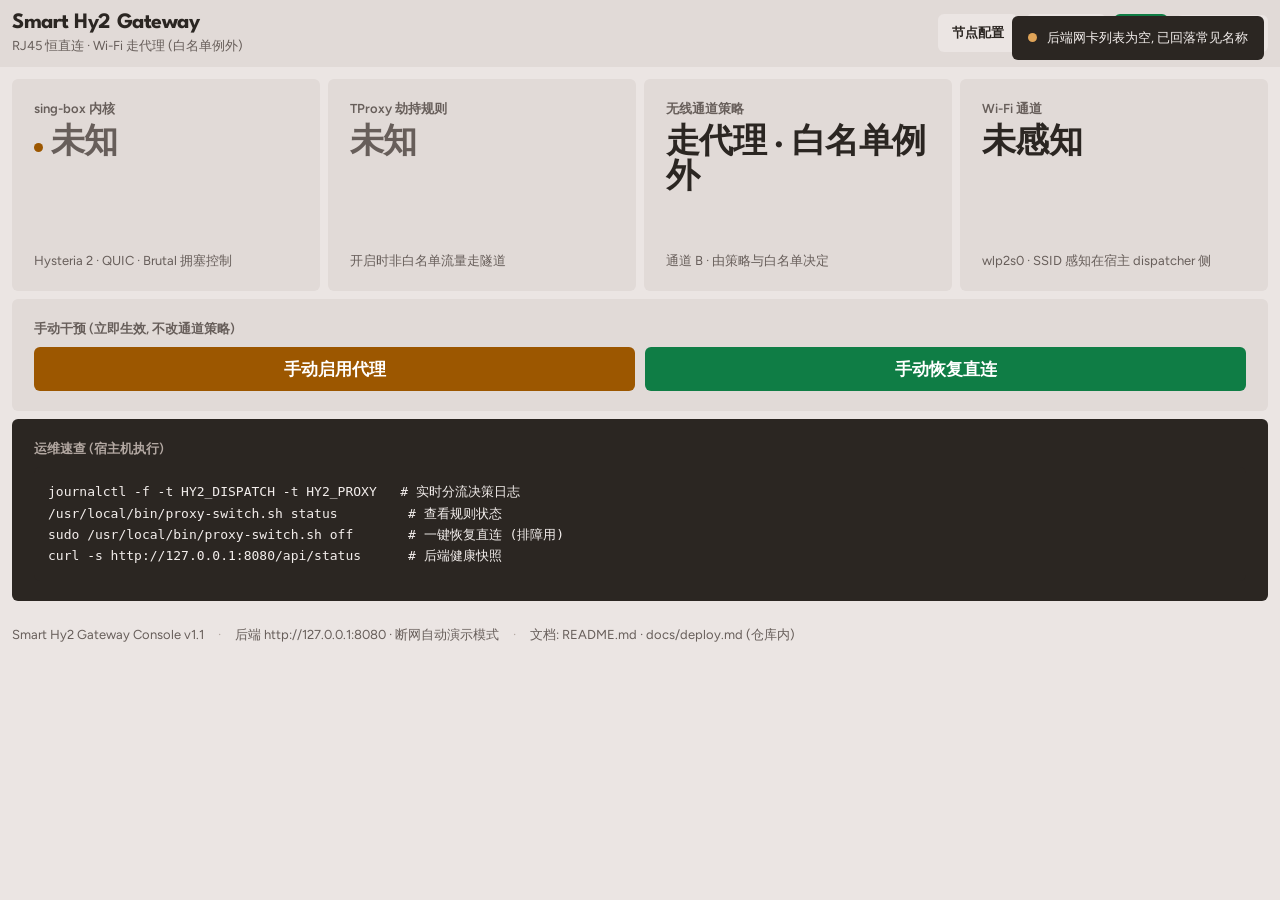
==== web/index.html @ cfc11e5e "Smart Hy2 Gateway v1.1: 双通道智能网关 (RJ45 恒直连 + Wi-Fi 白名单分流) sing-box 1.10.x TProxy 透明代理 + Hysteria 2 QU" ====
<!DOCTYPE html>
<html lang="zh-CN">
<head>
  <meta charset="UTF-8">
  <meta name="viewport" content="width=device-width, initial-scale=1.0">
  <title>Smart Hy2 Gateway · 管理控制台</title>

  <!-- 字体: 断网时整级回退系统字, 控制台始终可用 -->
  <link rel="preconnect" href="https://fonts.googleapis.com">
  <link rel="preconnect" href="https://fonts.gstatic.com" crossorigin>
  <link href="https://fonts.googleapis.com/css2?family=League+Spartan:wght@700&family=Figtree:wght@400;600;700&display=swap" rel="stylesheet">

  <link rel="stylesheet" href="console.css">
  <script>document.documentElement.classList.add('js');</script>
</head>

<body>

  <!-- Toast 通知 -->
  <div id="toast-hub" aria-live="polite"></div>

  <!-- 顶栏 -->
  <header class="appbar">
    <div class="appbar-row">
      <div class="brand-wrap">
        <a class="brand" href="/">Smart Hy2 Gateway</a>
        <p class="tagline">RJ45 恒直连 · Wi-Fi 走代理 (白名单例外)</p>
      </div>
      <nav class="tabs" aria-label="主导航">
        <button type="button" class="tab" id="nav-btn-node" onclick="switchTab('node')">节点配置</button>
        <button type="button" class="tab" id="nav-btn-nics" onclick="switchTab('nics')">网卡配置</button>
        <button type="button" class="tab active" id="nav-btn-status" onclick="switchTab('status')">状态</button>
      </nav>
      <div class="chip off" id="backend-status-chip" title="后端连接状态">
        <span class="chip-dot" id="backend-status-dot"></span>
        <span class="chip-text" id="backend-status-text">检测中</span>
      </div>
    </div>
  </header>

  <main>

    <!-- ============ 视图 1: 节点配置 ============ -->
    <section id="view-node" class="view">
      <div class="board">

        <div class="tile c12" data-ui>
          <h2 class="th">节点导入</h2>
          <p class="tdesc" style="margin-bottom: 10px;">在 v2rayN 中右键节点选择「分享节点 · 复制链接」, 粘贴到下方即自动解析; 也支持粘贴 sing-box JSON</p>
          <textarea id="raw-link-input" class="textarea" rows="3" placeholder="hy2://your-token@us-node.cloudfast.com:8443?sni=us.apple.com&insecure=0&upmbps=100&downmbps=400#US_SiliconValley_Node"></textarea>
          <div class="row" style="margin-top: 10px;">
            <button type="button" class="btn btn-primary" onclick="parseLinkFromInput()">智能解析并填充</button>
            <button type="button" class="btn btn-small" onclick="loadSampleLink(1)">标准样例</button>
            <button type="button" class="btn btn-small" onclick="loadSampleLink(2)">混淆 (obfs) 样例</button>
            <button type="button" class="btn btn-small" onclick="loadSampleLink(3)">sing-box JSON 样例</button>
          </div>
          <p id="parser-feedback" class="tdesc" style="margin-top: 8px;"></p>
        </div>

        <div class="tile c12" data-ui>
          <div class="row spread" style="margin-bottom: 14px;">
            <h3 class="th" style="margin-bottom: 0;">节点参数</h3>
            <span class="badge badge-proxy" id="node-badge-tag">#未命名节点</span>
          </div>
          <div class="grid2">
            <label class="field" style="grid-column: 1 / -1;"><span>服务器域名 / IP (Server Host)</span>
              <input type="text" id="node-server" class="input" oninput="updateLivePreview()"></label>
            <label class="field"><span>服务端口 (Server Port)</span>
              <input type="number" id="node-port" class="input" value="443" oninput="updateLivePreview()"></label>
            <label class="field"><span>认证口令 (Auth)</span>
              <span class="row" style="gap: 6px;">
                <input type="password" id="node-password" class="input" oninput="updateLivePreview()" style="flex:1;">
                <button type="button" class="btn btn-small" onclick="togglePass('node-password', this)">显示</button>
              </span></label>
            <label class="field"><span>TLS SNI 伪装域名 (Server Name)</span>
              <input type="text" id="node-sni" class="input" oninput="updateLivePreview()"></label>
            <label class="field"><span>跳过证书校验 (Insecure)</span>
              <select id="node-insecure" class="select" onchange="updateLivePreview()">
                <option value="false" selected>false · 严格校验证书</option>
                <option value="true">true · 允许自签名证书</option>
              </select></label>
            <label class="field"><span>混淆协议类型 (Obfs Type)</span>
              <input type="text" id="node-obfs-type" class="input" placeholder="留空不使用, 或 salamander" oninput="updateLivePreview()"></label>
            <label class="field"><span>混淆口令 (Obfs Password)</span>
              <input type="text" id="node-obfs-pass" class="input" oninput="updateLivePreview()"></label>
            <label class="field"><span>下行带宽 (Down Mbps)</span>
              <input type="number" id="node-down" class="input" value="300" oninput="updateLivePreview()"></label>
            <label class="field"><span>上行带宽 (Up Mbps)</span>
              <input type="number" id="node-up" class="input" value="80" oninput="updateLivePreview()"></label>
          </div>
          <div class="row" style="margin-top: 16px; justify-content: flex-end;">
            <button type="button" class="btn btn-primary" onclick="saveAndDeployNode()">保存为活跃节点并下发配置</button>
          </div>
        </div>

        <div class="tile c12">
          <p class="tl">网络连通性测试 (宿主机视角分段诊断)</p>
          <div class="row">
            <input type="text" id="nettest-target" class="input" style="flex: 1;" value="www.google.com" aria-label="连通性测试目标域名" placeholder="目标域名, 可改">
            <button type="button" class="btn btn-primary" onclick="runNetTest()">开始测试</button>
          </div>
          <div id="nettest-panel" class="nettest" hidden></div>
        </div>

      </div>
    </section>

    <!-- ============ 视图 2: 网卡配置 ============ -->
    <section id="view-nics" class="view">
      <div class="board">

        <div class="tile c6" data-ui>
          <p class="tl">通道 A · 有线</p>
          <div class="stack">
            <label class="field"><span>RJ45 物理网卡 (VMnet0 桥接目标)</span>
              <select id="cfg-rj45-dev" class="select"></select></label>
          </div>
          <p style="margin-top: 12px;"><span class="badge badge-direct">恒直连 · 不经隧道</span></p>
          <p class="tdesc" style="margin-top: 10px;">宿主机有线流量与虚拟机 eth0 (工控/内网) 全部直连, 无论代理开关状态</p>
        </div>

        <div class="tile c6" data-ui>
          <p class="tl">通道 B · 无线</p>
          <div class="stack">
            <label class="field"><span>Wi-Fi 网卡 (分流监听)</span>
              <select id="cfg-wifi-dev" class="select"></select></label>
            <label class="field"><span>通道策略</span>
              <select id="cfg-wifi-policy" class="select">
                <option value="whitelist" selected>走代理 · 白名单 SSID 例外直连 (默认)</option>
                <option value="always_proxy">强制代理 · 忽略白名单</option>
                <option value="always_direct">强制直连 · 不经隧道</option>
              </select></label>
          </div>
          <p class="tdesc" style="margin-top: 10px;">宿主机 Wi-Fi 流量与虚拟机 eth1 (日常互联网) 走此通道</p>
        </div>

        <div class="tile c12" data-ui>
          <p class="tl">Wi-Fi 直连白名单 (仅在「白名单例外」策略下生效)</p>
          <div id="whitelist-tag-box" class="wl-tags"></div>
          <div class="row" style="margin-top: 12px;">
            <input type="text" id="input-add-ssid" class="input" style="flex: 1;" placeholder="输入可信 Wi-Fi 的 SSID (例如: Home_Gigabit_5G)" aria-label="新增白名单 SSID">
            <button type="button" class="btn btn-primary" onclick="addWhitelistSsid()">添加至白名单</button>
          </div>
          <p style="margin-top: 14px;"><span id="policy-match-badge" class="badge badge-direct">状态待检测</span></p>
        </div>

        <div class="tile c12" data-ui>
          <p class="tl">策略路由参数 (通常无需修改)</p>
          <div class="grid2" style="grid-template-columns: repeat(3, 1fr);">
            <label class="field"><span>TProxy 监听端口</span>
              <input type="number" id="cfg-tproxy-port" class="input" value="12345"></label>
            <label class="field"><span>策略路由 FWMARK</span>
              <input type="text" id="cfg-fwmark" class="input" value="0x1"></label>
            <label class="field"><span>路由表 ID</span>
              <input type="number" id="cfg-table" class="input" value="100"></label>
          </div>
          <button type="button" class="btn btn-primary" style="width: 100%; margin-top: 14px;" onclick="saveNetworkCardSettings()">保存网卡配置</button>
        </div>

      </div>
    </section>

    <!-- ============ 视图 3: 状态 (默认落地页) ============ -->
    <section id="view-status" class="view active">
      <div class="board">

        <div class="tile c3 readout" data-ui>
          <p class="tl">sing-box 内核</p>
          <p class="tv big"><span class="dot" id="st-singbox-dot"></span><span id="st-singbox-text">未知</span></p>
          <p class="tsub">Hysteria 2 · QUIC · Brutal 拥塞控制</p>
        </div>
        <div class="tile c3 readout" data-ui>
          <p class="tl">TProxy 劫持规则</p>
          <p class="tv big" id="st-tproxy-text">未知</p>
          <p class="tsub">开启时非白名单流量走隧道</p>
        </div>
        <div class="tile c3 readout" data-ui>
          <p class="tl">无线通道策略</p>
          <p class="tv big" id="st-policy-text">未知</p>
          <p class="tsub">通道 B · 由策略与白名单决定</p>
        </div>
        <div class="tile c3 readout" data-ui>
          <p class="tl">Wi-Fi 通道</p>
          <p class="tv big" id="st-wifi-text">未知</p>
          <p class="tsub" id="st-wifi-sub">SSID 感知在宿主 dispatcher 侧</p>
        </div>

        <div class="tile c12" data-ui>
          <p class="tl">手动干预 (立即生效, 不改通道策略)</p>
          <div class="row">
            <button type="button" class="btn btn-warn" style="flex: 1;" onclick="manualProxySwitch('on')">手动启用代理</button>
            <button type="button" class="btn btn-primary" style="flex: 1;" onclick="manualProxySwitch('off')">手动恢复直连</button>
          </div>
        </div>

        <div class="tile dark c12" data-ui>
          <p class="tl" style="color: var(--panel-muted);">运维速查 (宿主机执行)</p>
          <div class="codebox">
            <pre>journalctl -f -t HY2_DISPATCH -t HY2_PROXY   # 实时分流决策日志
/usr/local/bin/proxy-switch.sh status         # 查看规则状态
sudo /usr/local/bin/proxy-switch.sh off       # 一键恢复直连 (排障用)
curl -s http://127.0.0.1:8080/api/status      # 后端健康快照</pre>
          </div>
        </div>

      </div>
    </section>

  </main>

  <footer class="foot">
    <span>Smart Hy2 Gateway Console v1.1</span><span class="sep">·</span>
    <span>后端 http://127.0.0.1:8080 · 断网自动演示模式</span><span class="sep">·</span>
    <span>文档: README.md · docs/deploy.md (仓库内)</span>
  </footer>

  <script src="console.js"></script>
</body>
</html>
---- web/console.css ----
/* ============================================================
   Smart Hy2 Gateway 控制台 · dense-tiles「well-kept board」
   方向表 seed 247887936 · 玫瑰灰底板 + 深绿强调
   规则: 无渐变 / 无静态阴影 / 无细线分隔 / 1 种圆角 / 平铺填充砖
   ============================================================ */

:root {
  /* 色板 (dealt: Rose grey, green) */
  --bg: #ebe5e3;            /* 页面底 */
  --surface: #e1dad7;       /* 砖面: 比底色深一档 */
  --surface-2: #d7cdc9;     /* 再深一档: 悬停 / 次级按钮 */
  --ink: #2b2622;           /* 全强度正文 */
  --muted: #675e5a;         /* 次级说明 */
  --accent: #0f7d45;        /* 绿: 直连 / 可信 / 主行动 */
  --accent-ink: #ffffff;
  --warn: #9c5700;          /* 琥珀: 代理 / 隧道 / 决策 (浅底可读) */
  --warn-soft: #f0dfc4;
  --bad: #b3261e;
  --field: #f6f2f0;         /* 输入框底 */
  --field-line: #cfc5c0;    /* 仅表单字段允许的线 */

  /* 深色仪表砖 (方向表: 与底色相反色调的面板) */
  --panel: #2b2622;
  --panel-2: #352f2b;
  --panel-ink: #f3eeec;
  --panel-muted: #b3a8a2;
  --panel-dim: #8d827c;
  --panel-ok: #5cc488;
  --panel-warn: #e0a458;
  --panel-bad: #e8837a;

  /* 字体: League Spartan(展示) / Figtree(正文); 断网时整级回退系统字 */
  --font-display: "League Spartan", "Figtree", system-ui, "Noto Sans CJK SC", "PingFang SC", "Microsoft YaHei", sans-serif;
  --font-text: "Figtree", system-ui, "Noto Sans CJK SC", "PingFang SC", "Microsoft YaHei", sans-serif;
  --font-mono: ui-monospace, "SF Mono", Menlo, Consolas, "Cascadia Mono", monospace; /* taste-skill-ignore: 仅用于 <pre> 真实代码块 */

  /* 五级字阶 (小 13+ / 正文 / 引导 / 陈述 / 标题) */
  --step-small: 0.8125rem;                                  /* 13px */
  --step-body: clamp(1rem, 0.95rem + 0.2vw, 1.0625rem);     /* 16-17px */
  --step-lead: clamp(1.1875rem, 1.05rem + 0.5vw, 1.375rem); /* 19-22px */
  --step-statement: clamp(1.5rem, 1.2rem + 1.2vw, 2.125rem);/* 24-34px */
  --step-head: clamp(1.75rem, 1.3rem + 2.2vw, 2.75rem);     /* 28-44px */

  --gap: 8px;
  --radius: 6px;
  --margin: clamp(8px, 1.2vw, 12px);
}

* { box-sizing: border-box; }

html { -webkit-text-size-adjust: 100%; }

body {
  margin: 0;
  background: var(--bg);
  color: var(--ink);
  font-family: var(--font-text);
  font-size: var(--step-body);
  line-height: 1.55;
  min-height: 100svh;
}

::selection { background: var(--accent); color: var(--accent-ink); }

h1, h2, h3 { font-family: var(--font-display); font-weight: 700; letter-spacing: -0.02em; line-height: 1.05; margin: 0; }
p { margin: 0; }

/* 数字对齐: 数据值一律 tabular */
.metric, .tabular { font-variant-numeric: tabular-nums; }

/* ---------------- 顶栏: 平面条 + 砖式页签 ---------------- */
.appbar {
  position: sticky; top: 0; z-index: 40;
  background: var(--surface);
  padding: var(--margin);
}
.appbar-row {
  display: flex; flex-wrap: wrap; align-items: center; gap: var(--gap);
}
.brand {
  font-family: var(--font-display); font-weight: 700; letter-spacing: -0.02em;
  font-size: 1.375rem; line-height: 1; color: var(--ink);
  text-decoration: none;
}
.brand-wrap { display: flex; flex-direction: column; gap: 4px; margin-right: auto; }
.tagline { font-size: var(--step-small); font-weight: 400; color: var(--muted); line-height: 1.3; }

.tabs { display: flex; flex-wrap: wrap; gap: var(--gap); }

.tab {
  appearance: none; border: 0; cursor: pointer;
  font: 600 var(--step-small) var(--font-text);
  color: var(--ink); background: var(--bg);
  padding: 10px 14px; border-radius: var(--radius);
  transition: background 0.15s, color 0.15s;
}
.tab:hover { background: var(--surface-2); }
.tab:focus-visible { outline: 2px solid var(--ink); outline-offset: 2px; }
.tab.active { background: var(--accent); color: var(--accent-ink); }

/* 后端在线状态 chip */
.chip {
  display: inline-flex; align-items: center; gap: 8px;
  background: var(--bg); border-radius: var(--radius);
  padding: 8px 12px; font-size: var(--step-small); font-weight: 600;
}
.chip-dot { width: 8px; height: 8px; border-radius: 50%; background: var(--muted); }
.chip.on  .chip-dot { background: var(--accent); }
.chip.off .chip-dot { background: var(--warn); }
.chip-text { color: var(--ink); }

/* ---------------- 底板网格: 12 列, 8px 缝, 砖只有 4 种宽度 ---------------- */
.board {
  display: grid;
  grid-template-columns: repeat(12, 1fr);
  gap: var(--gap);
  padding: var(--margin);
  max-width: 1360px;
  margin: 0 auto;
}
.tile {
  grid-column: span 12;
  background: var(--surface);
  border-radius: var(--radius);
  padding: 20px 22px;
  min-width: 0;
}
@media (min-width: 720px) {
  .c3 { grid-column: span 3; }
  .c4 { grid-column: span 4; }
  .c6 { grid-column: span 6; }
  .c8 { grid-column: span 8; }
  .c9 { grid-column: span 9; }
  .c12 { grid-column: span 12; }
}

/* 深色仪表砖 */
.tile.dark { background: var(--panel); color: var(--panel-ink); }
.tile.dark .tl { color: var(--panel-muted); }
.tile.accent { background: var(--accent); color: var(--accent-ink); }

/* 砖内通用件 */
.tl {           /* tile label: 句首大写小字, 不加字距 */
  font-size: var(--step-small); font-weight: 600; color: var(--muted);
  margin-bottom: 8px;
}
.tl.tight {     /* 分组小标题 (策略页双通道分组): 抵消下距, 由 .stack 的 gap 分层 */
  margin-bottom: 0;
}
.tv {           /* tile value */
  font-family: var(--font-display); font-weight: 700; letter-spacing: -0.02em;
  font-size: var(--step-lead); line-height: 1.1; color: var(--ink);
}
.tv .unit { font-family: var(--font-text); font-weight: 400; font-size: var(--step-small); color: var(--muted); }
.th {           /* tile heading */
  font-family: var(--font-display); font-weight: 700; letter-spacing: -0.02em;
  font-size: var(--step-lead); color: var(--ink); margin-bottom: 6px;
}
.tile.dark .th, .tile.accent .th { color: inherit; }
.tdesc { font-size: var(--step-body); color: var(--muted); line-height: 1.55; }
.tile.dark .tdesc { color: var(--panel-muted); }

/* 状态点 (静态, 不闪烁) */
.dot { display: inline-block; width: 9px; height: 9px; border-radius: 50%; background: var(--accent); margin-right: 8px; vertical-align: baseline; }
.dot.warn { background: var(--warn); }
.dot.bad  { background: var(--bad); }
.tile.dark .dot { background: var(--panel-ok); }
.tile.dark .dot.warn { background: var(--panel-warn); }
.tile.dark .dot.bad  { background: var(--panel-bad); }

/* 语义着色 (值文本) */
.v-ok    { color: var(--accent); }
.v-warn  { color: var(--warn); }
.v-bad   { color: var(--bad); }
.v-muted { color: var(--muted); }
.tile.dark .v-ok, .tile.dark .v-warn, .tile.dark .v-bad { color: var(--panel-ink); }
.tile.dark .v-muted { color: var(--panel-muted); }

/* 出发信息板式读数砖 (showcase 蓝图: 大读数 + 子行事实) */
.readout { min-height: 212px; display: flex; flex-direction: column; }
.tv.big { font-size: var(--step-statement); line-height: 1.02; }
.tsub { margin-top: auto; padding-top: 12px; font-size: var(--step-small); color: var(--muted); line-height: 1.5; }

/* ---------------- 按钮区 ---------------- */
.btn {
  appearance: none; border: 0; cursor: pointer;
  display: inline-flex; align-items: center; justify-content: center; gap: 8px;
  min-height: 44px; padding: 10px 18px;
  border-radius: var(--radius);
  font: 600 var(--step-body) var(--font-text);
  background: var(--surface-2); color: var(--ink);
  transition: background 0.15s, transform 0.08s;
}
.btn:hover { background: #cdc2bd; }
.btn:active { transform: translateY(1px); }
.btn:focus-visible { outline: 2px solid var(--ink); outline-offset: 2px; }

.btn-primary { background: var(--accent); color: var(--accent-ink); }
.btn-primary:hover { background: #0c6a3a; }
.btn-warn { background: var(--warn); color: #fff; }
.btn-warn:hover { background: #834a00; }
.btn-small { min-height: 36px; padding: 6px 12px; font-size: var(--step-small); }
.btn-ghost-dark { background: var(--panel-2); color: var(--panel-ink); }
.btn-ghost-dark:hover { background: #443c37; }

/* SSID 场景切换 (live thing): 激活态分别为绿 / 琥珀 */
.scen {
  appearance: none; cursor: pointer; border: 0;
  min-height: 48px; padding: 8px 16px; border-radius: var(--radius);
  font: 600 var(--step-body) var(--font-text);
  background: rgba(255, 255, 255, 0.22); color: var(--accent-ink);
  transition: background 0.15s, transform 0.08s;
}
.scen:hover { background: rgba(255, 255, 255, 0.34); }
.scen:active { transform: translateY(1px); }
.scen:focus-visible { outline: 2px solid var(--accent-ink); outline-offset: 2px; }
.scen small { display: block; font-weight: 400; font-size: var(--step-small); opacity: 0.85; }
.scen.active { background: #ffffff; color: var(--ink); }
.scen.active.small-green small { color: var(--accent); }
.scen.active.small-amber small { color: var(--warn); }

/* ---------------- 表单字段 (允许线) ---------------- */
.field { display: block; }
.field > span { display: block; font-size: var(--step-small); font-weight: 600; color: var(--muted); margin-bottom: 6px; }
.input, .select, .textarea {
  width: 100%; border: 1px solid var(--field-line); border-radius: var(--radius); /* taste-skill-ignore: 真实表单字段允许线 */
  background: var(--field); color: var(--ink);
  font: 400 var(--step-body) var(--font-text);
  padding: 10px 12px;
}
.textarea { font-family: var(--font-mono); font-size: var(--step-small); line-height: 1.6; resize: vertical; }
.input:focus, .select:focus, .textarea:focus { outline: 2px solid var(--accent); outline-offset: 0; border-color: var(--accent); }
.input::placeholder, .textarea::placeholder { color: #9b908b; }

/* ---------------- 白名单标签 ---------------- */
.wl-tags { display: flex; flex-wrap: wrap; gap: var(--gap); min-height: 52px; background: var(--bg); border-radius: var(--radius); padding: 10px; }
.wl-tag {
  display: inline-flex; align-items: center; gap: 8px;
  background: var(--surface-2); color: var(--ink);
  border-radius: var(--radius); padding: 8px 12px;
  font-size: var(--step-small); font-weight: 600;
  transition: background 0.15s;
}
.wl-tag.current { background: var(--accent); color: var(--accent-ink); }
.wl-tag .live { background: #ffffff; color: var(--accent); font-size: 11px; font-weight: 700; padding: 1px 6px; border-radius: 4px; }
.wl-x { appearance: none; border: 0; background: none; cursor: pointer; color: inherit; opacity: 0.6; font-size: var(--step-small); padding: 2px 4px; border-radius: 4px; }
.wl-x:hover { opacity: 1; }
.wl-x:focus-visible { outline: 2px solid currentColor; outline-offset: 1px; }

/* 命中徽标 */
.badge { display: inline-block; border-radius: var(--radius); padding: 6px 10px; font-size: var(--step-small); font-weight: 600; }
.badge-direct { background: var(--accent); color: var(--accent-ink); }
.badge-proxy  { background: var(--warn); color: #fff; }

/* ---------------- 模拟按钮组 ---------------- */
.sim-row { display: flex; flex-wrap: wrap; gap: var(--gap); }
.sim {
  appearance: none; cursor: pointer; border: 0; border-radius: var(--radius);
  background: var(--surface-2); color: var(--ink);
  padding: 10px 12px; font: 600 var(--step-small) var(--font-text);
  transition: background 0.15s, transform 0.08s; text-align: left;
}
.sim:hover { background: #cdc2bd; }
.sim:active { transform: translateY(1px); }
.sim:focus-visible { outline: 2px solid var(--ink); outline-offset: 2px; }

/* ---------------- 深色仪表: 拓扑板 / 代码面板 ---------------- */
.instr { border-radius: var(--radius); background: var(--panel-2); padding: 8px; overflow: auto; }
.instr svg { display: block; width: 100%; height: auto; }

.codebox { background: var(--panel); border-radius: var(--radius); padding: 14px; }
.codebox pre {
  margin: 0; font-family: var(--font-mono); /* taste-skill-ignore: 真实代码块 */ font-size: var(--step-small);
  line-height: 1.65; color: var(--panel-ink); white-space: pre-wrap; word-break: break-word;
  max-height: 420px; overflow: auto;
}

/* 图例 (拓扑板下) */
.legend { display: flex; flex-wrap: wrap; gap: 18px; align-items: center; margin-top: 12px; font-size: var(--step-small); color: var(--panel-muted); }
.legend i { display: inline-block; width: 22px; height: 4px; border-radius: 2px; margin-right: 8px; vertical-align: middle; }
.legend .k-note { color: var(--panel-muted); margin-left: auto; }

/* ---------------- 分流原理图 (散射 → 汇聚 → 有序) ---------------- */
.flowfig { display: block; width: 100%; height: auto; }
.flowlabels { display: grid; grid-template-columns: 1fr 1fr 1fr; gap: var(--gap); margin-top: 14px; }
.flowlabels b { display: block; font-family: var(--font-display); font-size: var(--step-lead); font-weight: 700; color: var(--panel-ink); }
.flowlabels span { font-size: var(--step-small); color: var(--panel-muted); }

/* ---------------- 巨词 (部署视图) ---------------- */
.giantword {
  font-family: var(--font-display); font-weight: 700; letter-spacing: -0.04em;
  font-size: clamp(3.5rem, 14cqw, 9rem); line-height: 0.85;
  color: var(--ink); text-transform: uppercase;
}
.gianthost { container-type: inline-size; }

/* 部署文件: 填充条 details */
.deploy-bar { background: var(--surface); border-radius: var(--radius); }
.deploy-bar summary {
  list-style: none; cursor: pointer;
  display: flex; align-items: center; gap: 12px;
  min-height: 56px; padding: 10px 18px;
  border-radius: var(--radius);
  transition: background 0.15s;
}
.deploy-bar summary::-webkit-details-marker { display: none; }
.deploy-bar summary:hover { background: var(--surface-2); }
.deploy-bar summary:focus-visible { outline: 2px solid var(--ink); outline-offset: -2px; }
.deploy-bar .fname { font-weight: 600; font-size: var(--step-body); }
.deploy-bar .fpath { margin-left: auto; font-size: var(--step-small); color: var(--muted); font-variant-numeric: tabular-nums; }
.deploy-bar .plus { font-size: var(--step-lead); font-weight: 700; line-height: 1; transition: transform 0.2s; color: var(--muted); }
.deploy-bar[open] .plus { transform: rotate(45deg); }
.deploy-bar .barbody { padding: 0 18px 18px; }
.barhead { display: flex; align-items: center; justify-content: space-between; gap: 12px; padding: 0 0 10px; }

/* ---------------- Toast ---------------- */
#toast-hub { position: fixed; top: 16px; right: 16px; z-index: 50; display: flex; flex-direction: column; gap: 8px; max-width: min(420px, calc(100vw - 32px)); }
.toast {
  display: flex; align-items: flex-start; gap: 10px;
  background: var(--panel); color: var(--panel-ink);
  border-radius: var(--radius); padding: 12px 16px;
  font-size: var(--step-small); line-height: 1.5;
  transform: translateY(-8px); opacity: 0;
  transition: transform 0.25s, opacity 0.25s;
}
.toast.show { transform: translateY(0); opacity: 1; }
.toast .t-dot { flex: none; width: 9px; height: 9px; border-radius: 50%; margin-top: 5px; background: var(--panel-muted); }
.toast.success .t-dot { background: var(--panel-ok); }
.toast.warning .t-dot { background: var(--panel-warn); }
.toast.info    .t-dot { background: var(--panel-ink); }

/* ---------------- 页脚 ---------------- */
.foot {
  display: flex; flex-wrap: wrap; gap: var(--gap); align-items: center;
  padding: var(--margin); max-width: 1360px; margin: 0 auto;
  font-size: var(--step-small); color: var(--muted);
}
.foot .sep { margin: 0 6px; color: #b3a8a2; }

/* ---------------- 视图切换 ---------------- */
.view { display: none; }
.view.active { display: block; }

/* ---------------- 动效层 ---------------- */
/* 1) 砖块入场: 仅在 js 可用时启用 (无 js 全可见) */
.js .tile, .js .deploy-bar { opacity: 0; transform: translateY(18px); transition: opacity 0.5s ease, transform 0.5s ease; }
.js .live .tile, .js .live .deploy-bar { opacity: 1; transform: none; }

/* 1b) 页头与页脚入场 */
.js .appbar-row > *, .js .foot > span {
  opacity: 0; transform: translateY(14px);
  transition: opacity 0.5s ease, transform 0.5s ease;
}
.js body.live .appbar-row > *, .js body.live .foot > span { opacity: 1; transform: none; }

/* 2) 签名动势: 拓扑板幕帘开启 + 内图 1.12 → 1 定格 */
.js .shutter { clip-path: inset(0 100% 0 0); transition: clip-path 1.1s cubic-bezier(0.22, 0.61, 0.36, 1); }
.js .live .shutter { clip-path: inset(0 0 0 0); }
.js .shutter svg { transform: scale(1.12); transition: transform 1.1s cubic-bezier(0.22, 0.61, 0.36, 1); }
.js .live .shutter svg { transform: scale(1); }

/* 3) 数据流虚线 (拓扑板内, 含义性动画) */
.flowline { stroke-dasharray: 8 6; animation: dashflow 1.2s linear infinite; }
@keyframes dashflow { to { stroke-dashoffset: -28; } }

@media (prefers-reduced-motion: reduce) {
  .js .tile, .js .deploy-bar { opacity: 1; transform: none; transition: none; }
  .js .appbar-row > *, .js .foot > span { opacity: 1; transform: none; transition: none; }
  .js .shutter, .js .shutter svg { clip-path: none; transform: none; transition: none; }
  .flowline { animation: none; }
  .toast { transition: none; }
}

/* ---------------- 连通性测试结果面板 ---------------- */
.nettest { margin-top: 12px; background: var(--bg); border-radius: var(--radius); padding: 12px; }
.nettest-row { display: flex; align-items: baseline; gap: 10px; padding: 6px 0; font-size: var(--step-small); }
.nettest-row .n-ms { margin-left: auto; font-variant-numeric: tabular-nums; color: var(--muted); }
.nettest-row .n-detail { color: var(--muted); }
.nettest-sum { font-weight: 600; padding-bottom: 6px; }
.nettest-sum.up { color: var(--accent); }
.nettest-sum.down { color: var(--bad); }
.nettest-sum.degraded { color: var(--warn); }

/* ---------------- 布局工具 ---------------- */
.row { display: flex; flex-wrap: wrap; gap: 10px; align-items: center; }
.row.spread { justify-content: space-between; }
.stack { display: flex; flex-direction: column; gap: 12px; }
.grid2 { display: grid; grid-template-columns: 1fr 1fr; gap: 12px; }
@media (max-width: 719px) { .grid2 { grid-template-columns: 1fr; } }

.tile.accent .tl { color: #f2faf5; }
.tile.accent .tv, .tile.dark .tv { color: inherit; }
.instr svg text, .flowfig { font-family: var(--font-text); }

/* 反馈行着色 (解析结果) */
.tdesc.v-ok { color: var(--accent); }
.tdesc.v-bad { color: var(--bad); }

/* ---------------- 窄幅: 底板自成两列 ---------------- */
@media (max-width: 719px) {
  .board { padding: var(--margin); }
  /* 手机端顶栏取消粘性: 大读数滚动时不再被覆盖 */
  .appbar { position: static; }
  .appbar-row { align-items: stretch; flex-direction: column; }
  .brand { margin-right: 0; }
  .tabs { display: grid; grid-template-columns: 1fr 1fr; }
  .flowlabels { grid-template-columns: 1fr; }
  .deploy-bar .fpath { display: none; }
}
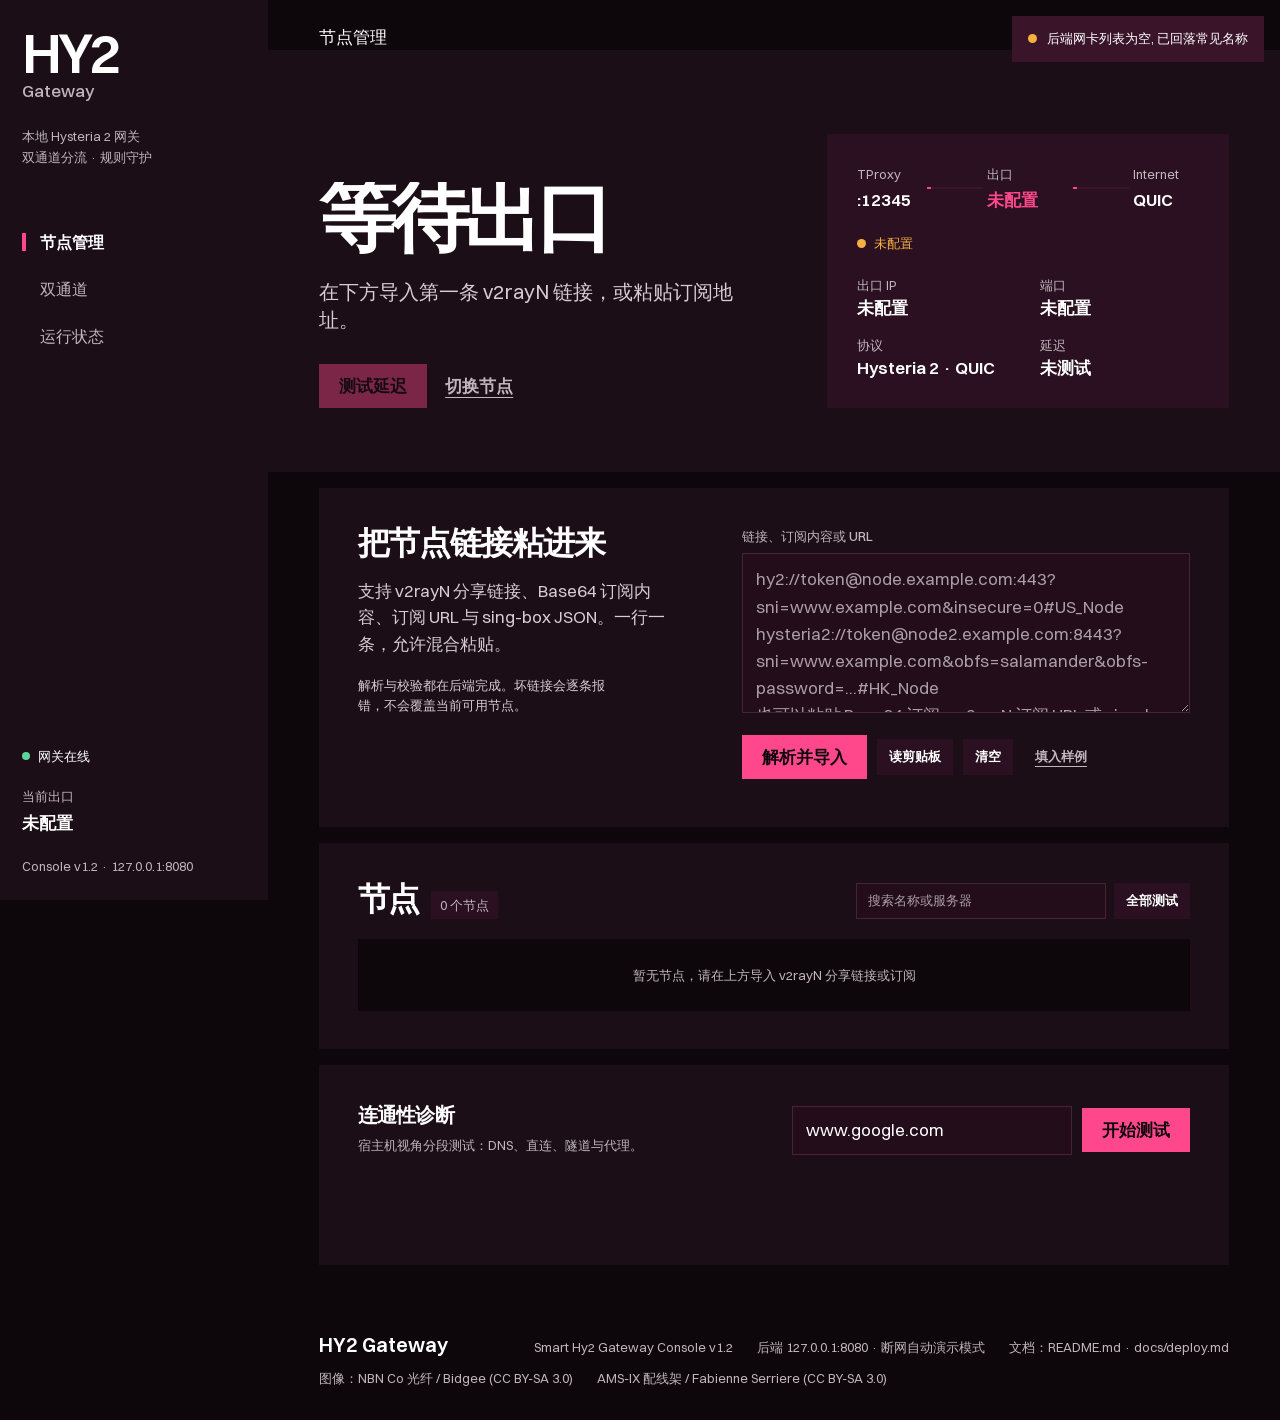
==== commit 083e193a: "节点管理 v2rayN 化 + 控制台重设计 + 文档更新 - 新增多节点列表、批量导入、启用切换、真实延迟测试与事务式下发 - 支持 v2rayN 分享链接、base64 订阅、订阅 URL 与 s" ====
--- a/web/index.html
+++ b/web/index.html
@@ -3,216 +3,358 @@
 <head>
   <meta charset="UTF-8">
   <meta name="viewport" content="width=device-width, initial-scale=1.0">
-  <title>Smart Hy2 Gateway · 管理控制台</title>
-
-  <!-- 字体: 断网时整级回退系统字, 控制台始终可用 -->
-  <link rel="preconnect" href="https://fonts.googleapis.com">
-  <link rel="preconnect" href="https://fonts.gstatic.com" crossorigin>
-  <link href="https://fonts.googleapis.com/css2?family=League+Spartan:wght@700&family=Figtree:wght@400;600;700&display=swap" rel="stylesheet">
-
+  <title>节点管理 · Smart Hy2 Gateway</title>
+  <meta name="theme-color" content="#0d060b">
+
+  <!-- 本地字体: 断网时也不依赖外部 CDN -->
+  <link rel="preload" href="fonts/switzer-400.woff2" as="font" type="font/woff2" crossorigin>
+  <link rel="preload" href="fonts/switzer-600.woff2" as="font" type="font/woff2" crossorigin>
   <link rel="stylesheet" href="console.css">
   <script>document.documentElement.classList.add('js');</script>
 </head>
 
 <body>
 
-  <!-- Toast 通知 -->
   <div id="toast-hub" aria-live="polite"></div>
 
-  <!-- 顶栏 -->
-  <header class="appbar">
-    <div class="appbar-row">
-      <div class="brand-wrap">
-        <a class="brand" href="/">Smart Hy2 Gateway</a>
-        <p class="tagline">RJ45 恒直连 · Wi-Fi 走代理 (白名单例外)</p>
+  <div class="shell">
+
+    <!-- ================= 侧栏: 身份 / 导航 / 实况 ================= -->
+    <aside class="rail" aria-label="网关导航">
+      <a class="brand" href="/">
+        <span class="brand-mark">HY2</span>
+        <span class="brand-name">Gateway</span>
+      </a>
+      <p class="rail-note">本地 Hysteria 2 网关<br>双通道分流 · 规则守护</p>
+
+      <nav class="tabs" aria-label="主导航">
+        <button type="button" class="tab active" id="nav-btn-node" onclick="switchTab('node')">节点管理</button>
+        <button type="button" class="tab" id="nav-btn-nics" onclick="switchTab('nics')">双通道</button>
+        <button type="button" class="tab" id="nav-btn-status" onclick="switchTab('status')">运行状态</button>
+      </nav>
+
+      <div class="rail-status">
+        <div class="chip off" id="backend-status-chip" title="后端连接状态">
+          <span class="chip-dot" id="backend-status-dot"></span>
+          <span class="chip-text" id="backend-status-text">检测中</span>
+        </div>
+        <p class="rail-route"><span>当前出口</span><strong id="shell-route">未配置</strong></p>
+        <p class="rail-version">Console v1.2 · 127.0.0.1:8080</p>
       </div>
-      <nav class="tabs" aria-label="主导航">
-        <button type="button" class="tab" id="nav-btn-node" onclick="switchTab('node')">节点配置</button>
-        <button type="button" class="tab" id="nav-btn-nics" onclick="switchTab('nics')">网卡配置</button>
-        <button type="button" class="tab active" id="nav-btn-status" onclick="switchTab('status')">状态</button>
-      </nav>
-      <div class="chip off" id="backend-status-chip" title="后端连接状态">
-        <span class="chip-dot" id="backend-status-dot"></span>
-        <span class="chip-text" id="backend-status-text">检测中</span>
-      </div>
+    </aside>
+
+    <!-- ================= 工作区 ================= -->
+    <div class="workspace">
+      <header class="topbar">
+        <p id="page-title" class="page-title">节点管理</p>
+        <p id="topbar-route" class="topbar-route">尚未配置出口节点</p>
+      </header>
+
+      <main>
+
+        <!-- ============ 视图 1: 节点管理 ============ -->
+        <section id="view-node" class="view active">
+
+          <!-- 首屏: 当前出口就是控制台本身 -->
+          <div class="stage stage-route">
+            <div class="stage-copy">
+              <h1 class="route-title"><span class="line-mask"><span id="route-title">出口正常</span></span></h1>
+              <p id="route-sub" class="route-sub">正在读取活跃节点…</p>
+              <div class="stage-actions">
+                <button type="button" class="btn btn-primary" id="route-test-btn" onclick="testActiveNode()">测试延迟</button>
+                <button type="button" class="btn btn-quiet" onclick="jumpToNodeList()">切换节点</button>
+              </div>
+            </div>
+
+            <div class="route-instrument" data-ui>
+              <div class="route-path" aria-hidden="true">
+                <div class="path-stop">
+                  <span>TProxy</span>
+                  <b id="route-port">:12345</b>
+                </div>
+                <div class="path-track"><i></i></div>
+                <div class="path-stop path-stop-main">
+                  <span>出口</span>
+                  <b id="route-node-tag">未配置</b>
+                </div>
+                <div class="path-track"><i></i></div>
+                <div class="path-stop">
+                  <span>Internet</span>
+                  <b>QUIC</b>
+                </div>
+              </div>
+              <p class="route-live"><span class="dot" id="route-state-dot"></span><span id="route-state">检测中</span></p>
+              <div class="route-readouts">
+                <div><span>出口 IP</span><strong id="route-ip">未配置</strong></div>
+                <div><span>端口</span><strong id="route-port-out">未配置</strong></div>
+                <div><span>协议</span><strong>Hysteria 2 · QUIC</strong></div>
+                <div><span>延迟</span><strong id="route-latency">未测试</strong></div>
+              </div>
+            </div>
+          </div>
+
+          <div class="board">
+
+            <!-- 导入 -->
+            <section class="tile import-panel" data-ui aria-labelledby="import-title">
+              <div class="split">
+                <div class="split-copy">
+                  <h2 id="import-title">把节点链接粘进来</h2>
+                  <p>支持 v2rayN 分享链接、Base64 订阅内容、订阅 URL 与 sing-box JSON。一行一条，允许混合粘贴。</p>
+                  <p class="muted-note">解析与校验都在后端完成。坏链接会逐条报错，不会覆盖当前可用节点。</p>
+                </div>
+                <div class="split-body">
+                  <label class="field" for="raw-link-input">
+                    <span>链接、订阅内容或 URL</span>
+                    <textarea id="raw-link-input" class="textarea" rows="5" spellcheck="false" placeholder="hy2://token@node.example.com:443?sni=www.example.com&insecure=0#US_Node&#10;hysteria2://token@node2.example.com:8443?sni=www.example.com&obfs=salamander&obfs-password=...#HK_Node&#10;也可以粘贴 Base64 订阅、v2rayN 订阅 URL 或 sing-box JSON"></textarea>
+                  </label>
+                  <div class="row import-toolbar">
+                    <button type="button" class="btn btn-primary" id="btn-import-nodes" onclick="importNodesFromInput()">解析并导入</button>
+                    <button type="button" class="btn btn-small" id="btn-import-clipboard" onclick="importFromClipboard()">读剪贴板</button>
+                    <button type="button" class="btn btn-small" id="btn-import-clear" onclick="clearImportInput()">清空</button>
+                    <button type="button" class="btn btn-small btn-quiet" id="btn-import-sample" onclick="loadSampleLink()">填入样例</button>
+                  </div>
+                  <div id="import-result-panel" class="import-result" hidden aria-live="polite"></div>
+                  <p id="parser-feedback" class="tdesc parser-feedback"></p>
+                </div>
+              </div>
+            </section>
+
+            <!-- 节点列表 -->
+            <section class="tile node-list-section" id="node-list-section" data-ui aria-labelledby="nodes-title">
+              <div class="node-list-head">
+                <div class="node-list-title">
+                  <h2 id="nodes-title">节点</h2>
+                  <span class="node-count" id="node-count">0 个节点</span>
+                </div>
+                <div class="node-list-tools">
+                  <input type="search" id="node-search" class="input node-search" placeholder="搜索名称或服务器" aria-label="搜索节点" oninput="onNodeSearchInput(this.value)">
+                  <button type="button" class="btn btn-small" id="btn-test-all" onclick="testAllNodes(this)">全部测试</button>
+                </div>
+              </div>
+              <div id="node-list" class="node-list" aria-live="polite"></div>
+            </section>
+
+            <!-- 编辑节点 -->
+            <section class="tile node-editor" id="node-edit-tile" hidden aria-labelledby="editor-title">
+              <div class="editor-head">
+                <div>
+                  <h2 id="editor-title">编辑节点</h2>
+                  <p class="muted-note">保存活跃节点会重新校验配置并重启 sing-box。</p>
+                </div>
+                <span class="badge badge-proxy" id="node-badge-tag">#未命名节点</span>
+              </div>
+              <div class="grid2">
+                <label class="field field-wide"><span>节点名称 (Tag)</span>
+                  <input type="text" id="node-tag" class="input" placeholder="例如 US_SiliconValley_Node" autocomplete="off" oninput="updateLivePreview()"></label>
+                <label class="field field-wide"><span>服务器域名 / IP (Server Host)</span>
+                  <input type="text" id="node-server" class="input" autocomplete="off" spellcheck="false" oninput="updateLivePreview()"></label>
+                <label class="field"><span>服务端口 (Server Port)</span>
+                  <input type="number" id="node-port" class="input" value="443" min="1" max="65535" oninput="updateLivePreview()"></label>
+                <label class="field"><span>认证口令 (Auth)</span>
+                  <span class="row field-inline">
+                    <input type="password" id="node-password" class="input" autocomplete="new-password" oninput="updateLivePreview()">
+                    <button type="button" class="btn btn-small" onclick="togglePass('node-password', this)">显示</button>
+                  </span></label>
+                <label class="field"><span>TLS SNI 伪装域名 (Server Name)</span>
+                  <input type="text" id="node-sni" class="input" autocomplete="off" spellcheck="false" oninput="updateLivePreview()"></label>
+                <label class="field"><span>跳过证书校验 (Insecure)</span>
+                  <select id="node-insecure" class="select" onchange="updateLivePreview()">
+                    <option value="false" selected>false · 严格校验证书</option>
+                    <option value="true">true · 允许自签名证书</option>
+                  </select></label>
+                <label class="field"><span>混淆协议类型 (Obfs Type)</span>
+                  <input type="text" id="node-obfs-type" class="input" placeholder="留空不使用，或 salamander" autocomplete="off" oninput="updateLivePreview()"></label>
+                <label class="field"><span>混淆口令 (Obfs Password)</span>
+                  <input type="text" id="node-obfs-pass" class="input" autocomplete="off" oninput="updateLivePreview()"></label>
+                <label class="field"><span>端口跳跃 (Port Hopping)</span>
+                  <input type="text" id="node-port-hopping" class="input" placeholder="如 20000:30000 或 20000-30000" autocomplete="off" oninput="updateLivePreview()"></label>
+                <label class="field"><span>下行带宽 (Down Mbps)</span>
+                  <input type="number" id="node-down" class="input" placeholder="留空 = BBR 自动" min="0" oninput="updateLivePreview()"></label>
+                <label class="field"><span>上行带宽 (Up Mbps)</span>
+                  <input type="number" id="node-up" class="input" placeholder="留空 = BBR 自动" min="0" oninput="updateLivePreview()"></label>
+              </div>
+              <div class="row node-editor-actions">
+                <button type="button" class="btn btn-small" onclick="cancelNodeEdit()">取消</button>
+                <button type="button" class="btn btn-primary" onclick="saveNodeEdit(this)">保存修改</button>
+                <button type="button" class="btn btn-warn" onclick="saveAndActivateNode(this)">保存并启用</button>
+              </div>
+            </section>
+
+            <!-- 连通性测试 -->
+            <section class="tile nettest-panel" data-ui aria-labelledby="nettest-title">
+              <div class="nettest-head">
+                <div>
+                  <h2 id="nettest-title">连通性诊断</h2>
+                  <p class="muted-note">宿主机视角分段测试：DNS、直连、隧道与代理。</p>
+                </div>
+                <div class="row nettest-tools">
+                  <input type="text" id="nettest-target" class="input" value="www.google.com" aria-label="连通性测试目标域名" placeholder="目标域名，可改">
+                  <button type="button" class="btn btn-primary" onclick="runNetTest()">开始测试</button>
+                </div>
+              </div>
+              <div id="nettest-panel" class="nettest" hidden></div>
+            </section>
+
+          </div>
+        </section>
+
+        <section id="view-nics" class="view">
+
+          <div class="stage stage-nics">
+            <div class="stage-bg" aria-hidden="true">
+              <img src="assets/fiber-cable.jpg" width="1920" height="1280" alt="" decoding="async">
+            </div>
+            <div class="stage-copy">
+              <h1>双通道分流</h1>
+              <p>有线恒直连，无线按策略走隧道。白名单是唯一例外，规则由宿主机 dispatcher 执行。</p>
+              <p class="stage-fact">有线流量不经过代理 · 无线策略 <strong id="stage-policy">白名单例外</strong></p>
+              <div class="stage-actions">
+                <button type="button" class="btn btn-primary" onclick="jumpToChannels()">查看通道配置</button>
+              </div>
+            </div>
+          </div>
+
+          <div class="board">
+
+            <section class="tile channel channel-direct" data-ui aria-labelledby="channel-a-title">
+              <div class="channel-head">
+                <h2 id="channel-a-title">有线</h2>
+                <span class="badge badge-direct">恒直连</span>
+              </div>
+              <p class="channel-lead">不过隧道，不看策略。宿主机有线流量与虚拟机 eth0（工控 / 内网）全部直连。</p>
+              <label class="field"><span>RJ45 物理网卡 (VMnet0 桥接目标)</span>
+                <select id="cfg-rj45-dev" class="select"></select></label>
+            </section>
+
+            <section class="tile channel channel-proxy" data-ui aria-labelledby="channel-b-title">
+              <div class="channel-head">
+                <h2 id="channel-b-title">无线</h2>
+                <span class="badge badge-proxy">按策略</span>
+              </div>
+              <p class="channel-lead">宿主机 Wi-Fi 流量与虚拟机 eth1（日常互联网）走此通道，由策略与白名单共同决定。</p>
+              <div class="stack">
+                <label class="field"><span>Wi-Fi 网卡 (分流监听)</span>
+                  <select id="cfg-wifi-dev" class="select"></select></label>
+                <label class="field"><span>通道策略</span>
+                  <select id="cfg-wifi-policy" class="select">
+                    <option value="whitelist" selected>走代理 · 白名单 SSID 例外直连 (默认)</option>
+                    <option value="always_proxy">强制代理 · 忽略白名单</option>
+                    <option value="always_direct">强制直连 · 不经隧道</option>
+                  </select></label>
+              </div>
+            </section>
+
+            <section class="tile whitelist-panel" data-ui aria-labelledby="whitelist-title">
+              <div class="whitelist-head">
+                <div>
+                  <h2 id="whitelist-title">可信 Wi-Fi</h2>
+                  <p class="muted-note">仅在「白名单例外」策略下生效。命中的 SSID 直接绕过隧道。</p>
+                </div>
+                <span id="policy-match-badge" class="badge badge-direct">状态待检测</span>
+              </div>
+              <div id="whitelist-tag-box" class="wl-tags"></div>
+              <div class="row whitelist-add">
+                <input type="text" id="input-add-ssid" class="input" placeholder="输入可信 Wi-Fi 的 SSID，例如 Home_Gigabit_5G" aria-label="新增白名单 SSID">
+                <button type="button" class="btn btn-primary" onclick="addWhitelistSsid()">加入白名单</button>
+              </div>
+            </section>
+
+            <section class="tile advanced-panel" data-ui aria-labelledby="advanced-title">
+              <div class="advanced-head">
+                <div>
+                  <h2 id="advanced-title">策略路由参数</h2>
+                  <p class="muted-note">通常无需修改。改动会重新下发 sing-box 配置并重启内核。</p>
+                </div>
+                <button type="button" class="btn btn-primary" onclick="saveNetworkCardSettings()">保存网卡配置</button>
+              </div>
+              <div class="grid3">
+                <label class="field"><span>TProxy 监听端口</span>
+                  <input type="number" id="cfg-tproxy-port" class="input" value="12345"></label>
+                <label class="field"><span>策略路由 FWMARK</span>
+                  <input type="text" id="cfg-fwmark" class="input" value="0x1"></label>
+                <label class="field"><span>路由表 ID</span>
+                  <input type="number" id="cfg-table" class="input" value="100"></label>
+              </div>
+            </section>
+
+          </div>
+        </section>
+
+        <!-- ============ 视图 3: 运行状态 ============ -->
+        <section id="view-status" class="view">
+
+          <div class="stage stage-status">
+            <div class="stage-copy">
+              <h1 class="status-title"><span class="dot" id="st-singbox-dot"></span><span id="st-singbox-text" class="tv big">未知</span></h1>
+              <p class="route-sub" id="status-sub">sing-box 内核 · Hysteria 2 · QUIC</p>
+              <div class="stage-actions">
+                <button type="button" class="btn btn-warn" onclick="manualProxySwitch('on')">手动启用代理</button>
+                <button type="button" class="btn btn-quiet" onclick="manualProxySwitch('off')">恢复直连</button>
+              </div>
+            </div>
+
+            <div class="status-grid" data-ui>
+              <div class="stat" data-ui>
+                <span>TProxy 劫持规则</span>
+                <strong id="st-tproxy-text" class="tv big">未知</strong>
+                <small>开启时非白名单流量走隧道</small>
+              </div>
+              <div class="stat" data-ui>
+                <span>无线通道策略</span>
+                <strong id="st-policy-text" class="tv big">未知</strong>
+                <small>通道 B · 由策略与白名单决定</small>
+              </div>
+              <div class="stat" data-ui>
+                <span>Wi-Fi 通道</span>
+                <strong id="st-wifi-text" class="tv big">未知</strong>
+                <small id="st-wifi-sub">SSID 感知在宿主 dispatcher 侧</small>
+              </div>
+            </div>
+          </div>
+
+          <div class="board">
+
+            <section class="tile ops-panel" data-ui aria-labelledby="ops-title">
+              <h2 id="ops-title">运维速查</h2>
+              <p class="muted-note">在宿主机执行。排障时先看分流日志，再确认规则状态。</p>
+              <div class="codebox">
+                <pre>journalctl -f -t HY2_DISPATCH -t HY2_PROXY   # 实时决策日志
+/usr/local/bin/proxy-switch.sh status         # 查看规则状态
+sudo /usr/local/bin/proxy-switch.sh off       # 一键恢复直连
+curl -s http://127.0.0.1:8080/api/status      # 后端健康快照</pre>
+              </div>
+            </section>
+
+            <figure class="tile ops-photo">
+              <img src="assets/patch-panel.jpg" width="1920" height="1280" alt="互联网交换中心的光纤配线架" loading="lazy">
+              <figcaption>AMS-IX 配线架 · Fabienne Serriere · CC BY-SA 3.0 · 经 Wikimedia Commons</figcaption>
+            </figure>
+
+            <section class="tile status-links" data-ui aria-labelledby="links-title">
+              <h2 id="links-title">继续排查</h2>
+              <p class="muted-note">节点握手失败时，先测延迟，再检查 SNI、混淆口令与端口跳跃范围。切换与编辑都在节点管理里完成。</p>
+              <div class="row">
+                <button type="button" class="btn btn-primary" onclick="switchTab('node')">回到节点管理</button>
+                <button type="button" class="btn btn-quiet" onclick="runNetTest()">运行连通性诊断</button>
+              </div>
+            </section>
+
+          </div>
+        </section>
+
+      </main>
+
+      <footer class="foot">
+        <span class="foot-brand">HY2 Gateway</span>
+        <span>Smart Hy2 Gateway Console v1.2</span>
+        <span>后端 127.0.0.1:8080 · 断网自动演示模式</span>
+        <span>文档：README.md · docs/deploy.md</span>
+        <span>图像：NBN Co 光纤 / Bidgee (CC BY-SA 3.0)</span>
+        <span>AMS-IX 配线架 / Fabienne Serriere (CC BY-SA 3.0)</span>
+      </footer>
     </div>
-  </header>
-
-  <main>
-
-    <!-- ============ 视图 1: 节点配置 ============ -->
-    <section id="view-node" class="view">
-      <div class="board">
-
-        <div class="tile c12" data-ui>
-          <h2 class="th">节点导入</h2>
-          <p class="tdesc" style="margin-bottom: 10px;">在 v2rayN 中右键节点选择「分享节点 · 复制链接」, 粘贴到下方即自动解析; 也支持粘贴 sing-box JSON</p>
-          <textarea id="raw-link-input" class="textarea" rows="3" placeholder="hy2://your-token@us-node.cloudfast.com:8443?sni=us.apple.com&insecure=0&upmbps=100&downmbps=400#US_SiliconValley_Node"></textarea>
-          <div class="row" style="margin-top: 10px;">
-            <button type="button" class="btn btn-primary" onclick="parseLinkFromInput()">智能解析并填充</button>
-            <button type="button" class="btn btn-small" onclick="loadSampleLink(1)">标准样例</button>
-            <button type="button" class="btn btn-small" onclick="loadSampleLink(2)">混淆 (obfs) 样例</button>
-            <button type="button" class="btn btn-small" onclick="loadSampleLink(3)">sing-box JSON 样例</button>
-          </div>
-          <p id="parser-feedback" class="tdesc" style="margin-top: 8px;"></p>
-        </div>
-
-        <div class="tile c12" data-ui>
-          <div class="row spread" style="margin-bottom: 14px;">
-            <h3 class="th" style="margin-bottom: 0;">节点参数</h3>
-            <span class="badge badge-proxy" id="node-badge-tag">#未命名节点</span>
-          </div>
-          <div class="grid2">
-            <label class="field" style="grid-column: 1 / -1;"><span>服务器域名 / IP (Server Host)</span>
-              <input type="text" id="node-server" class="input" oninput="updateLivePreview()"></label>
-            <label class="field"><span>服务端口 (Server Port)</span>
-              <input type="number" id="node-port" class="input" value="443" oninput="updateLivePreview()"></label>
-            <label class="field"><span>认证口令 (Auth)</span>
-              <span class="row" style="gap: 6px;">
-                <input type="password" id="node-password" class="input" oninput="updateLivePreview()" style="flex:1;">
-                <button type="button" class="btn btn-small" onclick="togglePass('node-password', this)">显示</button>
-              </span></label>
-            <label class="field"><span>TLS SNI 伪装域名 (Server Name)</span>
-              <input type="text" id="node-sni" class="input" oninput="updateLivePreview()"></label>
-            <label class="field"><span>跳过证书校验 (Insecure)</span>
-              <select id="node-insecure" class="select" onchange="updateLivePreview()">
-                <option value="false" selected>false · 严格校验证书</option>
-                <option value="true">true · 允许自签名证书</option>
-              </select></label>
-            <label class="field"><span>混淆协议类型 (Obfs Type)</span>
-              <input type="text" id="node-obfs-type" class="input" placeholder="留空不使用, 或 salamander" oninput="updateLivePreview()"></label>
-            <label class="field"><span>混淆口令 (Obfs Password)</span>
-              <input type="text" id="node-obfs-pass" class="input" oninput="updateLivePreview()"></label>
-            <label class="field"><span>下行带宽 (Down Mbps)</span>
-              <input type="number" id="node-down" class="input" value="300" oninput="updateLivePreview()"></label>
-            <label class="field"><span>上行带宽 (Up Mbps)</span>
-              <input type="number" id="node-up" class="input" value="80" oninput="updateLivePreview()"></label>
-          </div>
-          <div class="row" style="margin-top: 16px; justify-content: flex-end;">
-            <button type="button" class="btn btn-primary" onclick="saveAndDeployNode()">保存为活跃节点并下发配置</button>
-          </div>
-        </div>
-
-        <div class="tile c12">
-          <p class="tl">网络连通性测试 (宿主机视角分段诊断)</p>
-          <div class="row">
-            <input type="text" id="nettest-target" class="input" style="flex: 1;" value="www.google.com" aria-label="连通性测试目标域名" placeholder="目标域名, 可改">
-            <button type="button" class="btn btn-primary" onclick="runNetTest()">开始测试</button>
-          </div>
-          <div id="nettest-panel" class="nettest" hidden></div>
-        </div>
-
-      </div>
-    </section>
-
-    <!-- ============ 视图 2: 网卡配置 ============ -->
-    <section id="view-nics" class="view">
-      <div class="board">
-
-        <div class="tile c6" data-ui>
-          <p class="tl">通道 A · 有线</p>
-          <div class="stack">
-            <label class="field"><span>RJ45 物理网卡 (VMnet0 桥接目标)</span>
-              <select id="cfg-rj45-dev" class="select"></select></label>
-          </div>
-          <p style="margin-top: 12px;"><span class="badge badge-direct">恒直连 · 不经隧道</span></p>
-          <p class="tdesc" style="margin-top: 10px;">宿主机有线流量与虚拟机 eth0 (工控/内网) 全部直连, 无论代理开关状态</p>
-        </div>
-
-        <div class="tile c6" data-ui>
-          <p class="tl">通道 B · 无线</p>
-          <div class="stack">
-            <label class="field"><span>Wi-Fi 网卡 (分流监听)</span>
-              <select id="cfg-wifi-dev" class="select"></select></label>
-            <label class="field"><span>通道策略</span>
-              <select id="cfg-wifi-policy" class="select">
-                <option value="whitelist" selected>走代理 · 白名单 SSID 例外直连 (默认)</option>
-                <option value="always_proxy">强制代理 · 忽略白名单</option>
-                <option value="always_direct">强制直连 · 不经隧道</option>
-              </select></label>
-          </div>
-          <p class="tdesc" style="margin-top: 10px;">宿主机 Wi-Fi 流量与虚拟机 eth1 (日常互联网) 走此通道</p>
-        </div>
-
-        <div class="tile c12" data-ui>
-          <p class="tl">Wi-Fi 直连白名单 (仅在「白名单例外」策略下生效)</p>
-          <div id="whitelist-tag-box" class="wl-tags"></div>
-          <div class="row" style="margin-top: 12px;">
-            <input type="text" id="input-add-ssid" class="input" style="flex: 1;" placeholder="输入可信 Wi-Fi 的 SSID (例如: Home_Gigabit_5G)" aria-label="新增白名单 SSID">
-            <button type="button" class="btn btn-primary" onclick="addWhitelistSsid()">添加至白名单</button>
-          </div>
-          <p style="margin-top: 14px;"><span id="policy-match-badge" class="badge badge-direct">状态待检测</span></p>
-        </div>
-
-        <div class="tile c12" data-ui>
-          <p class="tl">策略路由参数 (通常无需修改)</p>
-          <div class="grid2" style="grid-template-columns: repeat(3, 1fr);">
-            <label class="field"><span>TProxy 监听端口</span>
-              <input type="number" id="cfg-tproxy-port" class="input" value="12345"></label>
-            <label class="field"><span>策略路由 FWMARK</span>
-              <input type="text" id="cfg-fwmark" class="input" value="0x1"></label>
-            <label class="field"><span>路由表 ID</span>
-              <input type="number" id="cfg-table" class="input" value="100"></label>
-          </div>
-          <button type="button" class="btn btn-primary" style="width: 100%; margin-top: 14px;" onclick="saveNetworkCardSettings()">保存网卡配置</button>
-        </div>
-
-      </div>
-    </section>
-
-    <!-- ============ 视图 3: 状态 (默认落地页) ============ -->
-    <section id="view-status" class="view active">
-      <div class="board">
-
-        <div class="tile c3 readout" data-ui>
-          <p class="tl">sing-box 内核</p>
-          <p class="tv big"><span class="dot" id="st-singbox-dot"></span><span id="st-singbox-text">未知</span></p>
-          <p class="tsub">Hysteria 2 · QUIC · Brutal 拥塞控制</p>
-        </div>
-        <div class="tile c3 readout" data-ui>
-          <p class="tl">TProxy 劫持规则</p>
-          <p class="tv big" id="st-tproxy-text">未知</p>
-          <p class="tsub">开启时非白名单流量走隧道</p>
-        </div>
-        <div class="tile c3 readout" data-ui>
-          <p class="tl">无线通道策略</p>
-          <p class="tv big" id="st-policy-text">未知</p>
-          <p class="tsub">通道 B · 由策略与白名单决定</p>
-        </div>
-        <div class="tile c3 readout" data-ui>
-          <p class="tl">Wi-Fi 通道</p>
-          <p class="tv big" id="st-wifi-text">未知</p>
-          <p class="tsub" id="st-wifi-sub">SSID 感知在宿主 dispatcher 侧</p>
-        </div>
-
-        <div class="tile c12" data-ui>
-          <p class="tl">手动干预 (立即生效, 不改通道策略)</p>
-          <div class="row">
-            <button type="button" class="btn btn-warn" style="flex: 1;" onclick="manualProxySwitch('on')">手动启用代理</button>
-            <button type="button" class="btn btn-primary" style="flex: 1;" onclick="manualProxySwitch('off')">手动恢复直连</button>
-          </div>
-        </div>
-
-        <div class="tile dark c12" data-ui>
-          <p class="tl" style="color: var(--panel-muted);">运维速查 (宿主机执行)</p>
-          <div class="codebox">
-            <pre>journalctl -f -t HY2_DISPATCH -t HY2_PROXY   # 实时分流决策日志
-/usr/local/bin/proxy-switch.sh status         # 查看规则状态
-sudo /usr/local/bin/proxy-switch.sh off       # 一键恢复直连 (排障用)
-curl -s http://127.0.0.1:8080/api/status      # 后端健康快照</pre>
-          </div>
-        </div>
-
-      </div>
-    </section>
-
-  </main>
-
-  <footer class="foot">
-    <span>Smart Hy2 Gateway Console v1.1</span><span class="sep">·</span>
-    <span>后端 http://127.0.0.1:8080 · 断网自动演示模式</span><span class="sep">·</span>
-    <span>文档: README.md · docs/deploy.md (仓库内)</span>
-  </footer>
+  </div>
 
   <script src="console.js"></script>
 </body>
--- a/web/console.css
+++ b/web/console.css
@@ -1,409 +1,1104 @@
 /* ============================================================
-   Smart Hy2 Gateway 控制台 · dense-tiles「well-kept board」
-   方向表 seed 247887936 · 玫瑰灰底板 + 深绿强调
-   规则: 无渐变 / 无静态阴影 / 无细线分隔 / 1 种圆角 / 平铺填充砖
-   ============================================================ */
+   Smart Hy2 Gateway · product-performs control room
+   direction seed 691058966 · Switzer / plum-black / hot pink
+   One ground, one ink, one accent. Flat fields, square corners.
+   ============================================================ */
+
+@font-face {
+  font-family: "Switzer";
+  src: url("fonts/switzer-400.woff2") format("woff2");
+  font-weight: 400;
+  font-style: normal;
+  font-display: swap;
+}
+@font-face {
+  font-family: "Switzer";
+  src: url("fonts/switzer-500.woff2") format("woff2");
+  font-weight: 500;
+  font-style: normal;
+  font-display: swap;
+}
+@font-face {
+  font-family: "Switzer";
+  src: url("fonts/switzer-600.woff2") format("woff2");
+  font-weight: 600;
+  font-style: normal;
+  font-display: swap;
+}
 
 :root {
-  /* 色板 (dealt: Rose grey, green) */
-  --bg: #ebe5e3;            /* 页面底 */
-  --surface: #e1dad7;       /* 砖面: 比底色深一档 */
-  --surface-2: #d7cdc9;     /* 再深一档: 悬停 / 次级按钮 */
-  --ink: #2b2622;           /* 全强度正文 */
-  --muted: #675e5a;         /* 次级说明 */
-  --accent: #0f7d45;        /* 绿: 直连 / 可信 / 主行动 */
-  --accent-ink: #ffffff;
-  --warn: #9c5700;          /* 琥珀: 代理 / 隧道 / 决策 (浅底可读) */
-  --warn-soft: #f0dfc4;
-  --bad: #b3261e;
-  --field: #f6f2f0;         /* 输入框底 */
-  --field-line: #cfc5c0;    /* 仅表单字段允许的线 */
-
-  /* 深色仪表砖 (方向表: 与底色相反色调的面板) */
-  --panel: #2b2622;
-  --panel-2: #352f2b;
-  --panel-ink: #f3eeec;
-  --panel-muted: #b3a8a2;
-  --panel-dim: #8d827c;
-  --panel-ok: #5cc488;
-  --panel-warn: #e0a458;
-  --panel-bad: #e8837a;
-
-  /* 字体: League Spartan(展示) / Figtree(正文); 断网时整级回退系统字 */
-  --font-display: "League Spartan", "Figtree", system-ui, "Noto Sans CJK SC", "PingFang SC", "Microsoft YaHei", sans-serif;
-  --font-text: "Figtree", system-ui, "Noto Sans CJK SC", "PingFang SC", "Microsoft YaHei", sans-serif;
-  --font-mono: ui-monospace, "SF Mono", Menlo, Consolas, "Cascadia Mono", monospace; /* taste-skill-ignore: 仅用于 <pre> 真实代码块 */
-
-  /* 五级字阶 (小 13+ / 正文 / 引导 / 陈述 / 标题) */
+  /* Palette: near-black plum, white ink, hot pink action.
+     Green / amber / coral are semantic status colours only. */
+  --bg: #0d060b;
+  --surface: #1b0e17;
+  --surface-2: #2a1020;
+  --surface-3: #3a1429;
+  --ink: #ffffff;
+  --muted: #c0b6bc;
+  --muted-2: #a99ea5;
+  --accent: #ff488b;
+  --accent-ink: #0d060b;
+  --accent-soft: #470c35;
+  --ok: #5dd39e;
+  --warn: #f5b041;
+  --bad: #ff6b6b;
+  --field: #240d1b;
+  --field-line: #4a2238;
+  --text-soft: #d6ccd2;
+
+  --font: "Switzer", system-ui, "Noto Sans CJK SC", "PingFang SC", "Microsoft YaHei", sans-serif;
+  --font-mono: ui-monospace, "SF Mono", Menlo, Consolas, "Cascadia Mono", monospace; /* taste-skill-ignore: literal code only */
+
   --step-small: 0.8125rem;                                  /* 13px */
-  --step-body: clamp(1rem, 0.95rem + 0.2vw, 1.0625rem);     /* 16-17px */
-  --step-lead: clamp(1.1875rem, 1.05rem + 0.5vw, 1.375rem); /* 19-22px */
-  --step-statement: clamp(1.5rem, 1.2rem + 1.2vw, 2.125rem);/* 24-34px */
-  --step-head: clamp(1.75rem, 1.3rem + 2.2vw, 2.75rem);     /* 28-44px */
-
-  --gap: 8px;
-  --radius: 6px;
-  --margin: clamp(8px, 1.2vw, 12px);
+  --step-body: 1.0625rem;                                   /* 17px */
+  --step-lead: 1.25rem;                                     /* 20px */
+  --step-head: 2rem;                                        /* 32px */
+  --step-display: clamp(3.5rem, 6vw, 6.25rem);              /* 56-100px */
+
+  --page-pad: clamp(20px, 4vw, 64px);
+  --gap: 12px;
+  --radius: 0;
+  --max: 1600px;
 }
 
 * { box-sizing: border-box; }
-
-html { -webkit-text-size-adjust: 100%; }
+html { -webkit-text-size-adjust: 100%; scroll-behavior: smooth; }
 
 body {
   margin: 0;
   background: var(--bg);
   color: var(--ink);
-  font-family: var(--font-text);
+  font-family: var(--font);
   font-size: var(--step-body);
   line-height: 1.55;
   min-height: 100svh;
+  -webkit-font-smoothing: antialiased;
 }
 
 ::selection { background: var(--accent); color: var(--accent-ink); }
-
-h1, h2, h3 { font-family: var(--font-display); font-weight: 700; letter-spacing: -0.02em; line-height: 1.05; margin: 0; }
+:focus-visible { outline: 2px solid var(--accent); outline-offset: 3px; }
+
+h1, h2, h3 {
+  margin: 0;
+  font-family: var(--font);
+  font-weight: 600;
+  letter-spacing: -0.035em;
+  line-height: 1;
+}
 p { margin: 0; }
-
-/* 数字对齐: 数据值一律 tabular */
-.metric, .tabular { font-variant-numeric: tabular-nums; }
-
-/* ---------------- 顶栏: 平面条 + 砖式页签 ---------------- */
-.appbar {
-  position: sticky; top: 0; z-index: 40;
+img { display: block; max-width: 100%; }
+
+/* ============================================================
+   Shell: rail + workspace
+   ============================================================ */
+.shell {
+  display: grid;
+  grid-template-columns: 268px minmax(0, 1fr);
+  min-height: 100svh;
+}
+
+.rail {
+  position: sticky;
+  top: 0;
+  height: 100svh;
+  display: flex;
+  flex-direction: column;
+  padding: 30px 22px 24px;
   background: var(--surface);
-  padding: var(--margin);
-}
-.appbar-row {
-  display: flex; flex-wrap: wrap; align-items: center; gap: var(--gap);
-}
+  z-index: 30;
+}
+
 .brand {
-  font-family: var(--font-display); font-weight: 700; letter-spacing: -0.02em;
-  font-size: 1.375rem; line-height: 1; color: var(--ink);
+  display: flex;
+  flex-direction: column;
+  gap: 2px;
+  color: var(--ink);
   text-decoration: none;
-}
-.brand-wrap { display: flex; flex-direction: column; gap: 4px; margin-right: auto; }
-.tagline { font-size: var(--step-small); font-weight: 400; color: var(--muted); line-height: 1.3; }
-
-.tabs { display: flex; flex-wrap: wrap; gap: var(--gap); }
-
+  width: fit-content;
+}
+.brand-mark {
+  font-size: 3.5rem;
+  font-weight: 600;
+  letter-spacing: -0.07em;
+  line-height: 0.82;
+}
+.brand-name {
+  font-size: 1.0625rem;
+  font-weight: 500;
+  color: var(--muted);
+}
+
+.rail-note {
+  margin-top: 22px;
+  font-size: var(--step-small);
+  line-height: 1.6;
+  color: var(--muted);
+}
+
+.tabs {
+  display: flex;
+  flex-direction: column;
+  gap: 2px;
+  margin-top: 52px;
+}
 .tab {
-  appearance: none; border: 0; cursor: pointer;
-  font: 600 var(--step-small) var(--font-text);
-  color: var(--ink); background: var(--bg);
-  padding: 10px 14px; border-radius: var(--radius);
-  transition: background 0.15s, color 0.15s;
-}
-.tab:hover { background: var(--surface-2); }
-.tab:focus-visible { outline: 2px solid var(--ink); outline-offset: 2px; }
-.tab.active { background: var(--accent); color: var(--accent-ink); }
-
-/* 后端在线状态 chip */
+  position: relative;
+  appearance: none;
+  border: 0;
+  background: transparent;
+  color: var(--muted);
+  cursor: pointer;
+  text-align: left;
+  padding: 13px 0 13px 18px;
+  font: 500 1rem/1.2 var(--font);
+  transition: color 0.18s ease, background 0.18s ease;
+}
+.tab::before {
+  content: "";
+  position: absolute;
+  left: 0;
+  top: 50%;
+  width: 4px;
+  height: 18px;
+  background: transparent;
+  transform: translateY(-50%);
+}
+.tab:hover { color: var(--ink); }
+.tab.active { color: var(--ink); font-weight: 600; }
+.tab.active::before { background: var(--accent); }
+
+.rail-status {
+  margin-top: auto;
+  display: flex;
+  flex-direction: column;
+  gap: 20px;
+}
+
 .chip {
-  display: inline-flex; align-items: center; gap: 8px;
-  background: var(--bg); border-radius: var(--radius);
-  padding: 8px 12px; font-size: var(--step-small); font-weight: 600;
-}
-.chip-dot { width: 8px; height: 8px; border-radius: 50%; background: var(--muted); }
-.chip.on  .chip-dot { background: var(--accent); }
+  display: inline-flex;
+  align-items: center;
+  gap: 8px;
+  color: var(--muted);
+  font-size: var(--step-small);
+  font-weight: 500;
+  width: fit-content;
+}
+.chip-dot {
+  width: 8px;
+  height: 8px;
+  border-radius: 50%;
+  background: var(--muted-2);
+  flex: none;
+}
+.chip.on .chip-dot { background: var(--ok); }
 .chip.off .chip-dot { background: var(--warn); }
-.chip-text { color: var(--ink); }
-
-/* ---------------- 底板网格: 12 列, 8px 缝, 砖只有 4 种宽度 ---------------- */
+.chip.on .chip-text { color: var(--ink); }
+
+.rail-route { display: flex; flex-direction: column; gap: 3px; min-width: 0; }
+.rail-route span { font-size: var(--step-small); color: var(--muted); }
+.rail-route strong {
+  font-size: 1.0625rem;
+  font-weight: 600;
+  color: var(--ink);
+  white-space: nowrap;
+  overflow: hidden;
+  text-overflow: ellipsis;
+}
+.rail-version { font-size: var(--step-small); color: var(--muted); }
+
+.workspace {
+  min-width: 0;
+  display: flex;
+  flex-direction: column;
+  background: var(--bg);
+}
+
+.topbar {
+  display: flex;
+  align-items: baseline;
+  justify-content: space-between;
+  gap: 20px;
+  padding: 24px var(--page-pad) 0;
+}
+.page-title {
+  font-size: var(--step-body);
+  font-weight: 500;
+  color: var(--ink);
+}
+.topbar-route {
+  font-size: var(--step-small);
+  color: var(--muted-2);
+  white-space: nowrap;
+  overflow: hidden;
+  text-overflow: ellipsis;
+  max-width: 50ch;
+}
+
+main { flex: 1; }
+.view { display: none; }
+.view.active { display: block; }
+
+/* ============================================================
+   Stage: the working product on the first screen
+   ============================================================ */
+.stage {
+  padding: clamp(48px, 6.5vw, 96px) var(--page-pad) clamp(40px, 5vw, 64px);
+}
+.stage-route {
+  display: grid;
+  grid-template-columns: minmax(0, 1.05fr) minmax(340px, 0.95fr);
+  gap: clamp(28px, 5vw, 76px);
+  align-items: end;
+  background: var(--surface);
+}
+.stage-copy { min-width: 0; }
+.stage h1 {
+  font-size: var(--step-display);
+  line-height: 0.9;
+  letter-spacing: -0.06em;
+}
+.route-title { margin: 0; }
+.line-mask { display: block; overflow: hidden; padding-bottom: 0.06em; }
+.route-sub {
+  margin-top: 22px;
+  max-width: 48ch;
+  font-size: var(--step-lead);
+  line-height: 1.4;
+  color: var(--text-soft);
+}
+.stage-actions {
+  display: flex;
+  flex-wrap: wrap;
+  gap: 18px;
+  align-items: center;
+  margin-top: 30px;
+}
+.stage-fact {
+  margin-top: 20px;
+  font-size: var(--step-small);
+  color: var(--muted);
+}
+.stage-fact strong { color: var(--ink); font-weight: 600; }
+
+.route-instrument {
+  background: var(--surface-2);
+  padding: clamp(20px, 2.5vw, 30px);
+  min-height: 272px;
+  display: flex;
+  flex-direction: column;
+  justify-content: space-between;
+}
+.route-path {
+  display: grid;
+  grid-template-columns: minmax(0, 1fr) 56px minmax(0, 1.25fr) 56px minmax(0, 1fr);
+  align-items: center;
+  gap: 4px;
+}
+.path-stop { display: flex; flex-direction: column; gap: 3px; min-width: 0; }
+.path-stop span { font-size: var(--step-small); color: var(--muted); }
+.path-stop b {
+  font-size: var(--step-body);
+  font-weight: 600;
+  color: var(--ink);
+  white-space: nowrap;
+  overflow: hidden;
+  text-overflow: ellipsis;
+}
+.path-stop-main b { color: var(--accent); }
+.path-track {
+  position: relative;
+  height: 2px;
+  background: var(--surface-3);
+  overflow: hidden;
+  align-self: center;
+}
+.path-track i {
+  position: absolute;
+  top: 50%;
+  left: 0;
+  width: 8px;
+  height: 8px;
+  background: var(--accent);
+  transform: translate(-50%, -50%);
+  animation: packet 2.6s linear infinite;
+}
+.path-track:nth-of-type(2) i { animation-delay: 1.3s; }
+@keyframes packet {
+  0% { left: 0; opacity: 0; }
+  12% { opacity: 1; }
+  88% { opacity: 1; }
+  100% { left: 100%; opacity: 0; }
+}
+.route-readouts {
+  display: grid;
+  grid-template-columns: repeat(2, minmax(0, 1fr));
+  gap: 16px 24px;
+  margin-top: 22px;
+  padding-top: 0;
+}
+.route-readouts > div { display: flex; flex-direction: column; gap: 2px; min-width: 0; }
+.route-readouts span { font-size: var(--step-small); color: var(--muted); }
+.route-readouts strong {
+  font-size: var(--step-body);
+  font-weight: 600;
+  font-variant-numeric: tabular-nums;
+  color: var(--ink);
+  line-height: 1.25;
+  overflow-wrap: anywhere;
+}
+.route-live {
+  display: flex;
+  align-items: center;
+  gap: 8px;
+  margin-top: 20px;
+  font-size: var(--step-small);
+  color: var(--muted);
+}
+.route-live .dot { margin: 0; flex: none; }
+#route-latency.is-ok { color: var(--ok); }
+#route-latency.is-warn { color: var(--warn); }
+#route-latency.is-bad { color: var(--bad); }
+#route-state.is-on { color: var(--ok); }
+#route-state.is-off { color: var(--warn); }
+
+/* Dual-channel stage: the photo is a blurred ground, not a layout block */
+.stage-nics {
+  position: relative;
+  isolation: isolate;
+  overflow: hidden;
+  display: block;
+  background: var(--surface);
+}
+.stage-bg { position: absolute; inset: -10px; z-index: 0; }
+.stage-bg img {
+  width: 100%;
+  height: 100%;
+  object-fit: cover;
+  filter: grayscale(1) contrast(1.08) brightness(0.58) blur(5px);
+  transform: scale(1.05);
+}
+.stage-nics::after {
+  content: "";
+  position: absolute;
+  inset: 0;
+  z-index: 1;
+  background: rgba(13, 6, 11, 0.58);
+}
+.stage-nics .stage-copy { position: relative; z-index: 2; max-width: 62ch; }
+
+/* Status stage */
+.stage-status {
+  display: grid;
+  grid-template-columns: minmax(0, 0.95fr) minmax(340px, 1.05fr);
+  gap: clamp(28px, 5vw, 76px);
+  align-items: center;
+  background: var(--surface);
+}
+.status-title {
+  display: flex;
+  align-items: center;
+  gap: 18px;
+  font-size: var(--step-display);
+  line-height: 0.9;
+  letter-spacing: -0.06em;
+}
+.status-title .dot { width: 14px; height: 14px; margin: 0; flex: none; }
+.status-title .tv.big { font-size: inherit; line-height: inherit; letter-spacing: inherit; }
+.status-grid { display: flex; flex-direction: column; gap: 8px; }
+.stat {
+  background: var(--surface-2);
+  padding: 18px 22px;
+  display: grid;
+  grid-template-columns: minmax(0, 1fr) auto;
+  gap: 6px 24px;
+  align-items: baseline;
+}
+.stat > span { font-size: var(--step-small); color: var(--muted); }
+.stat > strong {
+  font-size: var(--step-lead);
+  font-weight: 600;
+  text-align: right;
+  font-variant-numeric: tabular-nums;
+}
+.stat > small {
+  grid-column: 1 / -1;
+  font-size: var(--step-small);
+  color: var(--muted-2);
+  line-height: 1.4;
+}
+.stat .tv.big { font-size: var(--step-lead); line-height: 1.2; }
+
+/* ============================================================
+   Board and tiles
+   ============================================================ */
 .board {
   display: grid;
-  grid-template-columns: repeat(12, 1fr);
-  gap: var(--gap);
-  padding: var(--margin);
-  max-width: 1360px;
-  margin: 0 auto;
+  grid-template-columns: repeat(12, minmax(0, 1fr));
+  gap: 16px;
+  padding: 16px var(--page-pad) 0;
+  max-width: var(--max);
 }
 .tile {
   grid-column: span 12;
+  min-width: 0;
   background: var(--surface);
+  padding: clamp(24px, 3vw, 40px);
+}
+.tile h2 {
+  font-size: var(--step-head);
+  line-height: 1.05;
+}
+.channel { grid-column: span 6; }
+.ops-panel { grid-column: span 7; }
+.ops-photo { grid-column: span 5; }
+
+.muted-note {
+  margin-top: 10px;
+  max-width: 64ch;
+  font-size: var(--step-small);
+  line-height: 1.55;
+  color: var(--muted);
+}
+
+/* Import: 5/7 split */
+.split {
+  display: grid;
+  grid-template-columns: minmax(0, 5fr) minmax(0, 7fr);
+  gap: clamp(24px, 5vw, 72px);
+}
+.split-copy h2 { max-width: none; }
+.split-copy p {
+  margin-top: 18px;
+  max-width: 38ch;
+  color: var(--text-soft);
+}
+.split-copy .muted-note { max-width: 38ch; }
+.split-body { min-width: 0; }
+.import-toolbar { margin-top: 14px; }
+.parser-feedback { margin-top: 10px; color: var(--muted); }
+
+/* ============================================================
+   Forms
+   ============================================================ */
+.field { display: block; min-width: 0; }
+.field > span {
+  display: block;
+  margin-bottom: 7px;
+  font-size: var(--step-small);
+  font-weight: 500;
+  color: var(--muted);
+}
+.input, .select, .textarea {
+  width: 100%;
+  border: 1px solid var(--field-line); /* taste-skill-ignore: form control boundary */
   border-radius: var(--radius);
-  padding: 20px 22px;
+  background: var(--field);
+  color: var(--ink);
+  font: 400 var(--step-body)/1.45 var(--font);
+  padding: 11px 13px;
+}
+.textarea {
+  min-height: 142px;
+  font-size: var(--step-body);
+  line-height: 1.6;
+  resize: vertical;
+}
+.input::placeholder, .textarea::placeholder { color: var(--muted-2); }
+.input:focus, .select:focus, .textarea:focus {
+  outline: 2px solid var(--accent);
+  outline-offset: 0;
+  border-color: var(--accent);
+}
+.field-wide { grid-column: 1 / -1; }
+.field-inline { gap: 8px; flex-wrap: nowrap; }
+.field-inline .input { flex: 1; min-width: 0; }
+.field-inline .btn { flex: none; }
+
+.grid2 { display: grid; grid-template-columns: 1fr 1fr; gap: 16px; }
+.grid3 { display: grid; grid-template-columns: repeat(3, 1fr); gap: 16px; }
+.stack { display: flex; flex-direction: column; gap: 14px; }
+.row { display: flex; flex-wrap: wrap; gap: 10px; align-items: center; }
+
+/* ============================================================
+   Buttons: flat, one shape, square
+   ============================================================ */
+.btn {
+  appearance: none;
+  border: 0;
+  border-radius: var(--radius);
+  cursor: pointer;
+  display: inline-flex;
+  align-items: center;
+  justify-content: center;
+  gap: 8px;
+  min-height: 44px;
+  padding: 11px 20px;
+  font: 600 var(--step-body)/1.2 var(--font);
+  background: var(--surface-2);
+  color: var(--ink);
+  transition: background 0.16s ease, color 0.16s ease, transform 0.1s ease;
+}
+.btn:hover { background: var(--surface-3); }
+.btn:active { transform: translateY(1px); }
+.btn-primary { background: var(--accent); color: var(--accent-ink); }
+.btn-primary:hover { background: #ff66a0; }
+.btn-warn { background: var(--warn); color: var(--accent-ink); }
+.btn-warn:hover { background: #ffc05c; }
+.btn-danger { background: var(--bad); color: var(--accent-ink); }
+.btn-danger:hover { background: #ff8585; }
+.btn-quiet {
+  background: transparent;
+  color: var(--muted);
+  padding-left: 0;
+  padding-right: 0;
+  text-decoration: underline;
+  text-decoration-thickness: 1px;
+  text-underline-offset: 5px;
+}
+.btn-quiet:hover { background: transparent; color: var(--ink); }
+.btn-small {
+  min-height: 36px;
+  padding: 7px 12px;
+  font-size: var(--step-small);
+}
+.btn:disabled {
+  opacity: 0.42;
+  cursor: not-allowed;
+  transform: none;
+}
+.btn:disabled:hover { background: var(--surface-2); }
+.btn-primary:disabled:hover { background: var(--accent); }
+.btn-danger:disabled:hover { background: var(--bad); }
+.btn-quiet:disabled:hover { background: transparent; }
+
+/* ============================================================
+   Badges / semantic text
+   ============================================================ */
+.badge {
+  display: inline-block;
+  padding: 5px 10px;
+  font-size: var(--step-small);
+  font-weight: 600;
+  line-height: 1.2;
+}
+.badge-direct { background: var(--ok); color: var(--accent-ink); }
+.badge-proxy { background: var(--warn); color: var(--accent-ink); }
+.dot {
+  display: inline-block;
+  width: 9px;
+  height: 9px;
+  border-radius: 50%;
+  background: var(--ok);
+  margin-right: 8px;
+  vertical-align: baseline;
+}
+.dot.warn { background: var(--warn); }
+.dot.bad { background: var(--bad); }
+.v-ok { color: var(--ok); }
+.v-warn { color: var(--warn); }
+.v-bad { color: var(--bad); }
+.v-muted { color: var(--muted); }
+.tdesc { font-size: var(--step-small); line-height: 1.5; color: var(--muted); }
+.tdesc.v-ok { color: var(--ok); }
+.tdesc.v-bad { color: var(--bad); }
+
+/* ============================================================
+   Import result
+   ============================================================ */
+.import-result {
+  margin-top: 16px;
+  padding: 16px 18px;
+  background: var(--surface-2);
+}
+.import-summary { font-size: var(--step-small); font-weight: 600; }
+.import-meta { margin-top: 6px; font-size: var(--step-small); color: var(--muted); }
+.import-error-list { display: flex; flex-direction: column; gap: 8px; margin-top: 12px; }
+.import-error { background: var(--surface-3); padding: 10px 12px; }
+.import-error-line { font-size: var(--step-small); font-weight: 600; color: var(--bad); }
+.import-error-input {
+  margin-top: 4px;
+  font-size: var(--step-small);
+  line-height: 1.5;
+  color: var(--muted);
+  word-break: break-all;
+  overflow-wrap: anywhere;
+}
+.import-error-msg { margin-top: 4px; font-size: var(--step-small); color: var(--bad); }
+
+/* ============================================================
+   Node list
+   ============================================================ */
+.node-list-head {
+  display: flex;
+  flex-wrap: wrap;
+  align-items: end;
+  justify-content: space-between;
+  gap: 16px;
+  margin-bottom: 20px;
+}
+.node-list-title { display: flex; flex-wrap: wrap; align-items: baseline; gap: 12px; min-width: 0; }
+.node-count {
+  padding: 4px 9px;
+  background: var(--surface-2);
+  color: var(--muted);
+  font-size: var(--step-small);
+  font-variant-numeric: tabular-nums;
+}
+.node-list-tools { display: flex; flex-wrap: wrap; align-items: center; gap: 8px; }
+.node-search {
+  width: 250px;
+  max-width: 100%;
+  min-height: 36px;
+  padding: 7px 11px;
+  font-size: var(--step-small);
+}
+.node-list { display: flex; flex-direction: column; gap: 6px; }
+.node-empty {
+  padding: 26px 18px;
+  background: var(--bg);
+  color: var(--muted);
+  font-size: var(--step-small);
+  text-align: center;
+}
+.node-row {
+  position: relative;
+  display: grid;
+  grid-template-columns: minmax(0, 1fr) 112px auto;
+  gap: 20px;
+  align-items: center;
+  padding: 18px 20px;
+  background: var(--bg);
+  transition: background 0.18s ease, transform 0.18s ease;
+}
+.node-row:hover { background: var(--surface-2); }
+.node-row.active { background: var(--surface-2); }
+.node-row.active::before {
+  content: "";
+  position: absolute;
+  left: 0;
+  top: 0;
+  bottom: 0;
+  width: 4px;
+  background: var(--accent);
+}
+.node-main { display: flex; flex-direction: column; gap: 6px; min-width: 0; }
+.node-head { display: flex; flex-wrap: wrap; align-items: center; gap: 9px; min-width: 0; }
+.node-tag {
+  font-size: var(--step-lead);
+  font-weight: 600;
+  letter-spacing: -0.025em;
+  line-height: 1.15;
+  color: var(--ink);
+  overflow-wrap: anywhere;
   min-width: 0;
 }
-@media (min-width: 720px) {
-  .c3 { grid-column: span 3; }
-  .c4 { grid-column: span 4; }
-  .c6 { grid-column: span 6; }
-  .c8 { grid-column: span 8; }
-  .c9 { grid-column: span 9; }
-  .c12 { grid-column: span 12; }
-}
-
-/* 深色仪表砖 */
-.tile.dark { background: var(--panel); color: var(--panel-ink); }
-.tile.dark .tl { color: var(--panel-muted); }
-.tile.accent { background: var(--accent); color: var(--accent-ink); }
-
-/* 砖内通用件 */
-.tl {           /* tile label: 句首大写小字, 不加字距 */
-  font-size: var(--step-small); font-weight: 600; color: var(--muted);
-  margin-bottom: 8px;
-}
-.tl.tight {     /* 分组小标题 (策略页双通道分组): 抵消下距, 由 .stack 的 gap 分层 */
-  margin-bottom: 0;
-}
-.tv {           /* tile value */
-  font-family: var(--font-display); font-weight: 700; letter-spacing: -0.02em;
-  font-size: var(--step-lead); line-height: 1.1; color: var(--ink);
-}
-.tv .unit { font-family: var(--font-text); font-weight: 400; font-size: var(--step-small); color: var(--muted); }
-.th {           /* tile heading */
-  font-family: var(--font-display); font-weight: 700; letter-spacing: -0.02em;
-  font-size: var(--step-lead); color: var(--ink); margin-bottom: 6px;
-}
-.tile.dark .th, .tile.accent .th { color: inherit; }
-.tdesc { font-size: var(--step-body); color: var(--muted); line-height: 1.55; }
-.tile.dark .tdesc { color: var(--panel-muted); }
-
-/* 状态点 (静态, 不闪烁) */
-.dot { display: inline-block; width: 9px; height: 9px; border-radius: 50%; background: var(--accent); margin-right: 8px; vertical-align: baseline; }
-.dot.warn { background: var(--warn); }
-.dot.bad  { background: var(--bad); }
-.tile.dark .dot { background: var(--panel-ok); }
-.tile.dark .dot.warn { background: var(--panel-warn); }
-.tile.dark .dot.bad  { background: var(--panel-bad); }
-
-/* 语义着色 (值文本) */
-.v-ok    { color: var(--accent); }
-.v-warn  { color: var(--warn); }
-.v-bad   { color: var(--bad); }
-.v-muted { color: var(--muted); }
-.tile.dark .v-ok, .tile.dark .v-warn, .tile.dark .v-bad { color: var(--panel-ink); }
-.tile.dark .v-muted { color: var(--panel-muted); }
-
-/* 出发信息板式读数砖 (showcase 蓝图: 大读数 + 子行事实) */
-.readout { min-height: 212px; display: flex; flex-direction: column; }
-.tv.big { font-size: var(--step-statement); line-height: 1.02; }
-.tsub { margin-top: auto; padding-top: 12px; font-size: var(--step-small); color: var(--muted); line-height: 1.5; }
-
-/* ---------------- 按钮区 ---------------- */
-.btn {
-  appearance: none; border: 0; cursor: pointer;
-  display: inline-flex; align-items: center; justify-content: center; gap: 8px;
-  min-height: 44px; padding: 10px 18px;
-  border-radius: var(--radius);
-  font: 600 var(--step-body) var(--font-text);
-  background: var(--surface-2); color: var(--ink);
-  transition: background 0.15s, transform 0.08s;
-}
-.btn:hover { background: #cdc2bd; }
-.btn:active { transform: translateY(1px); }
-.btn:focus-visible { outline: 2px solid var(--ink); outline-offset: 2px; }
-
-.btn-primary { background: var(--accent); color: var(--accent-ink); }
-.btn-primary:hover { background: #0c6a3a; }
-.btn-warn { background: var(--warn); color: #fff; }
-.btn-warn:hover { background: #834a00; }
-.btn-small { min-height: 36px; padding: 6px 12px; font-size: var(--step-small); }
-.btn-ghost-dark { background: var(--panel-2); color: var(--panel-ink); }
-.btn-ghost-dark:hover { background: #443c37; }
-
-/* SSID 场景切换 (live thing): 激活态分别为绿 / 琥珀 */
-.scen {
-  appearance: none; cursor: pointer; border: 0;
-  min-height: 48px; padding: 8px 16px; border-radius: var(--radius);
-  font: 600 var(--step-body) var(--font-text);
-  background: rgba(255, 255, 255, 0.22); color: var(--accent-ink);
-  transition: background 0.15s, transform 0.08s;
-}
-.scen:hover { background: rgba(255, 255, 255, 0.34); }
-.scen:active { transform: translateY(1px); }
-.scen:focus-visible { outline: 2px solid var(--accent-ink); outline-offset: 2px; }
-.scen small { display: block; font-weight: 400; font-size: var(--step-small); opacity: 0.85; }
-.scen.active { background: #ffffff; color: var(--ink); }
-.scen.active.small-green small { color: var(--accent); }
-.scen.active.small-amber small { color: var(--warn); }
-
-/* ---------------- 表单字段 (允许线) ---------------- */
-.field { display: block; }
-.field > span { display: block; font-size: var(--step-small); font-weight: 600; color: var(--muted); margin-bottom: 6px; }
-.input, .select, .textarea {
-  width: 100%; border: 1px solid var(--field-line); border-radius: var(--radius); /* taste-skill-ignore: 真实表单字段允许线 */
-  background: var(--field); color: var(--ink);
-  font: 400 var(--step-body) var(--font-text);
-  padding: 10px 12px;
-}
-.textarea { font-family: var(--font-mono); font-size: var(--step-small); line-height: 1.6; resize: vertical; }
-.input:focus, .select:focus, .textarea:focus { outline: 2px solid var(--accent); outline-offset: 0; border-color: var(--accent); }
-.input::placeholder, .textarea::placeholder { color: #9b908b; }
-
-/* ---------------- 白名单标签 ---------------- */
-.wl-tags { display: flex; flex-wrap: wrap; gap: var(--gap); min-height: 52px; background: var(--bg); border-radius: var(--radius); padding: 10px; }
+.node-row.active .node-tag { color: var(--accent); }
+.node-active-badge {
+  padding: 2px 8px;
+  background: var(--accent);
+  color: var(--accent-ink);
+  font-size: var(--step-small);
+  font-weight: 600;
+  line-height: 1.4;
+}
+.node-demo-badge {
+  padding: 2px 8px;
+  background: var(--warn);
+  color: var(--accent-ink);
+  font-size: var(--step-small);
+  font-weight: 600;
+  line-height: 1.4;
+}
+.node-meta {
+  display: flex;
+  flex-wrap: wrap;
+  gap: 3px 16px;
+  color: var(--muted);
+  font-size: var(--step-small);
+  font-variant-numeric: tabular-nums;
+  word-break: break-all;
+}
+.node-flags { display: flex; flex-wrap: wrap; gap: 6px; }
+.node-flag {
+  padding: 2px 7px;
+  background: var(--surface-2);
+  color: var(--muted);
+  font-size: var(--step-small);
+  font-weight: 500;
+  line-height: 1.4;
+}
+.node-row.active .node-flag { background: var(--surface-3); }
+.node-latency {
+  min-width: 100px;
+  text-align: right;
+  white-space: nowrap;
+  font-size: var(--step-body);
+  font-weight: 600;
+  font-variant-numeric: tabular-nums;
+}
+.node-lat-idle { color: var(--muted-2); font-weight: 500; }
+.node-lat-ok { color: var(--ok); }
+.node-lat-warn { color: var(--warn); }
+.node-lat-bad { color: var(--bad); }
+.node-lat-testing { color: var(--warn); font-weight: 500; }
+.node-actions { display: flex; flex-wrap: wrap; justify-content: flex-end; gap: 4px; }
+.node-actions .btn { min-height: 34px; padding: 6px 9px; font-size: var(--step-small); background: var(--surface-2); }
+.node-actions .btn:hover { background: var(--surface-3); }
+.node-actions .btn-primary { background: var(--accent); }
+.node-actions .btn-primary:hover { background: #ff66a0; }
+.node-actions .btn-danger { background: var(--bad); }
+.node-actions .btn-danger:hover { background: #ff8585; }
+
+/* ============================================================
+   Editor
+   ============================================================ */
+.node-editor[hidden] { display: none; }
+.node-editor { background: var(--surface-2); }
+.editor-head {
+  display: flex;
+  flex-wrap: wrap;
+  align-items: start;
+  justify-content: space-between;
+  gap: 16px;
+  margin-bottom: 24px;
+}
+.editor-head h2 { font-size: var(--step-lead); }
+.node-editor-actions { justify-content: flex-end; margin-top: 24px; }
+
+/* ============================================================
+   Dual-channel channels / whitelist / advanced
+   ============================================================ */
+.channel { display: flex; flex-direction: column; }
+.channel-head {
+  display: flex;
+  align-items: center;
+  justify-content: space-between;
+  gap: 16px;
+}
+.channel h2 { font-size: var(--step-head); }
+.channel-lead {
+  margin-top: 18px;
+  max-width: 44ch;
+  color: var(--text-soft);
+}
+.channel .field { margin-top: 28px; }
+.channel .stack { margin-top: 28px; }
+.channel .stack .field { margin-top: 0; }
+
+.whitelist-head {
+  display: flex;
+  flex-wrap: wrap;
+  align-items: start;
+  justify-content: space-between;
+  gap: 18px;
+}
+.whitelist-head h2 { font-size: var(--step-lead); }
+.wl-tags {
+  display: flex;
+  flex-wrap: wrap;
+  gap: 8px;
+  min-height: 52px;
+  margin-top: 22px;
+}
 .wl-tag {
-  display: inline-flex; align-items: center; gap: 8px;
-  background: var(--surface-2); color: var(--ink);
-  border-radius: var(--radius); padding: 8px 12px;
-  font-size: var(--step-small); font-weight: 600;
-  transition: background 0.15s;
+  display: inline-flex;
+  align-items: center;
+  gap: 9px;
+  padding: 9px 12px;
+  background: var(--surface-2);
+  color: var(--ink);
+  font-size: var(--step-small);
+  font-weight: 500;
 }
 .wl-tag.current { background: var(--accent); color: var(--accent-ink); }
-.wl-tag .live { background: #ffffff; color: var(--accent); font-size: 11px; font-weight: 700; padding: 1px 6px; border-radius: 4px; }
-.wl-x { appearance: none; border: 0; background: none; cursor: pointer; color: inherit; opacity: 0.6; font-size: var(--step-small); padding: 2px 4px; border-radius: 4px; }
+.wl-tag .live {
+  padding: 1px 5px;
+  background: var(--accent-ink);
+  color: var(--accent);
+  font-size: var(--step-small);
+  font-weight: 600;
+  line-height: 1.5;
+}
+.wl-x {
+  appearance: none;
+  border: 0;
+  background: none;
+  color: inherit;
+  cursor: pointer;
+  padding: 2px 0;
+  font: 500 var(--step-small)/1 var(--font);
+  opacity: 0.68;
+}
 .wl-x:hover { opacity: 1; }
-.wl-x:focus-visible { outline: 2px solid currentColor; outline-offset: 1px; }
-
-/* 命中徽标 */
-.badge { display: inline-block; border-radius: var(--radius); padding: 6px 10px; font-size: var(--step-small); font-weight: 600; }
-.badge-direct { background: var(--accent); color: var(--accent-ink); }
-.badge-proxy  { background: var(--warn); color: #fff; }
-
-/* ---------------- 模拟按钮组 ---------------- */
-.sim-row { display: flex; flex-wrap: wrap; gap: var(--gap); }
-.sim {
-  appearance: none; cursor: pointer; border: 0; border-radius: var(--radius);
-  background: var(--surface-2); color: var(--ink);
-  padding: 10px 12px; font: 600 var(--step-small) var(--font-text);
-  transition: background 0.15s, transform 0.08s; text-align: left;
-}
-.sim:hover { background: #cdc2bd; }
-.sim:active { transform: translateY(1px); }
-.sim:focus-visible { outline: 2px solid var(--ink); outline-offset: 2px; }
-
-/* ---------------- 深色仪表: 拓扑板 / 代码面板 ---------------- */
-.instr { border-radius: var(--radius); background: var(--panel-2); padding: 8px; overflow: auto; }
-.instr svg { display: block; width: 100%; height: auto; }
-
-.codebox { background: var(--panel); border-radius: var(--radius); padding: 14px; }
-.codebox pre {
-  margin: 0; font-family: var(--font-mono); /* taste-skill-ignore: 真实代码块 */ font-size: var(--step-small);
-  line-height: 1.65; color: var(--panel-ink); white-space: pre-wrap; word-break: break-word;
-  max-height: 420px; overflow: auto;
-}
-
-/* 图例 (拓扑板下) */
-.legend { display: flex; flex-wrap: wrap; gap: 18px; align-items: center; margin-top: 12px; font-size: var(--step-small); color: var(--panel-muted); }
-.legend i { display: inline-block; width: 22px; height: 4px; border-radius: 2px; margin-right: 8px; vertical-align: middle; }
-.legend .k-note { color: var(--panel-muted); margin-left: auto; }
-
-/* ---------------- 分流原理图 (散射 → 汇聚 → 有序) ---------------- */
-.flowfig { display: block; width: 100%; height: auto; }
-.flowlabels { display: grid; grid-template-columns: 1fr 1fr 1fr; gap: var(--gap); margin-top: 14px; }
-.flowlabels b { display: block; font-family: var(--font-display); font-size: var(--step-lead); font-weight: 700; color: var(--panel-ink); }
-.flowlabels span { font-size: var(--step-small); color: var(--panel-muted); }
-
-/* ---------------- 巨词 (部署视图) ---------------- */
-.giantword {
-  font-family: var(--font-display); font-weight: 700; letter-spacing: -0.04em;
-  font-size: clamp(3.5rem, 14cqw, 9rem); line-height: 0.85;
-  color: var(--ink); text-transform: uppercase;
-}
-.gianthost { container-type: inline-size; }
-
-/* 部署文件: 填充条 details */
-.deploy-bar { background: var(--surface); border-radius: var(--radius); }
-.deploy-bar summary {
-  list-style: none; cursor: pointer;
-  display: flex; align-items: center; gap: 12px;
-  min-height: 56px; padding: 10px 18px;
-  border-radius: var(--radius);
-  transition: background 0.15s;
-}
-.deploy-bar summary::-webkit-details-marker { display: none; }
-.deploy-bar summary:hover { background: var(--surface-2); }
-.deploy-bar summary:focus-visible { outline: 2px solid var(--ink); outline-offset: -2px; }
-.deploy-bar .fname { font-weight: 600; font-size: var(--step-body); }
-.deploy-bar .fpath { margin-left: auto; font-size: var(--step-small); color: var(--muted); font-variant-numeric: tabular-nums; }
-.deploy-bar .plus { font-size: var(--step-lead); font-weight: 700; line-height: 1; transition: transform 0.2s; color: var(--muted); }
-.deploy-bar[open] .plus { transform: rotate(45deg); }
-.deploy-bar .barbody { padding: 0 18px 18px; }
-.barhead { display: flex; align-items: center; justify-content: space-between; gap: 12px; padding: 0 0 10px; }
-
-/* ---------------- Toast ---------------- */
-#toast-hub { position: fixed; top: 16px; right: 16px; z-index: 50; display: flex; flex-direction: column; gap: 8px; max-width: min(420px, calc(100vw - 32px)); }
-.toast {
-  display: flex; align-items: flex-start; gap: 10px;
-  background: var(--panel); color: var(--panel-ink);
-  border-radius: var(--radius); padding: 12px 16px;
-  font-size: var(--step-small); line-height: 1.5;
-  transform: translateY(-8px); opacity: 0;
-  transition: transform 0.25s, opacity 0.25s;
-}
-.toast.show { transform: translateY(0); opacity: 1; }
-.toast .t-dot { flex: none; width: 9px; height: 9px; border-radius: 50%; margin-top: 5px; background: var(--panel-muted); }
-.toast.success .t-dot { background: var(--panel-ok); }
-.toast.warning .t-dot { background: var(--panel-warn); }
-.toast.info    .t-dot { background: var(--panel-ink); }
-
-/* ---------------- 页脚 ---------------- */
-.foot {
-  display: flex; flex-wrap: wrap; gap: var(--gap); align-items: center;
-  padding: var(--margin); max-width: 1360px; margin: 0 auto;
-  font-size: var(--step-small); color: var(--muted);
-}
-.foot .sep { margin: 0 6px; color: #b3a8a2; }
-
-/* ---------------- 视图切换 ---------------- */
-.view { display: none; }
-.view.active { display: block; }
-
-/* ---------------- 动效层 ---------------- */
-/* 1) 砖块入场: 仅在 js 可用时启用 (无 js 全可见) */
-.js .tile, .js .deploy-bar { opacity: 0; transform: translateY(18px); transition: opacity 0.5s ease, transform 0.5s ease; }
-.js .live .tile, .js .live .deploy-bar { opacity: 1; transform: none; }
-
-/* 1b) 页头与页脚入场 */
-.js .appbar-row > *, .js .foot > span {
-  opacity: 0; transform: translateY(14px);
-  transition: opacity 0.5s ease, transform 0.5s ease;
-}
-.js body.live .appbar-row > *, .js body.live .foot > span { opacity: 1; transform: none; }
-
-/* 2) 签名动势: 拓扑板幕帘开启 + 内图 1.12 → 1 定格 */
-.js .shutter { clip-path: inset(0 100% 0 0); transition: clip-path 1.1s cubic-bezier(0.22, 0.61, 0.36, 1); }
-.js .live .shutter { clip-path: inset(0 0 0 0); }
-.js .shutter svg { transform: scale(1.12); transition: transform 1.1s cubic-bezier(0.22, 0.61, 0.36, 1); }
-.js .live .shutter svg { transform: scale(1); }
-
-/* 3) 数据流虚线 (拓扑板内, 含义性动画) */
-.flowline { stroke-dasharray: 8 6; animation: dashflow 1.2s linear infinite; }
-@keyframes dashflow { to { stroke-dashoffset: -28; } }
-
-@media (prefers-reduced-motion: reduce) {
-  .js .tile, .js .deploy-bar { opacity: 1; transform: none; transition: none; }
-  .js .appbar-row > *, .js .foot > span { opacity: 1; transform: none; transition: none; }
-  .js .shutter, .js .shutter svg { clip-path: none; transform: none; transition: none; }
-  .flowline { animation: none; }
-  .toast { transition: none; }
-}
-
-/* ---------------- 连通性测试结果面板 ---------------- */
-.nettest { margin-top: 12px; background: var(--bg); border-radius: var(--radius); padding: 12px; }
-.nettest-row { display: flex; align-items: baseline; gap: 10px; padding: 6px 0; font-size: var(--step-small); }
-.nettest-row .n-ms { margin-left: auto; font-variant-numeric: tabular-nums; color: var(--muted); }
+.whitelist-add { margin-top: 16px; }
+.whitelist-add .input { flex: 1 1 240px; }
+
+.advanced-head {
+  display: flex;
+  flex-wrap: wrap;
+  align-items: start;
+  justify-content: space-between;
+  gap: 18px;
+}
+.advanced-head h2 { font-size: var(--step-lead); }
+.advanced-head .muted-note { margin-top: 6px; }
+.grid3 { margin-top: 22px; }
+
+/* ============================================================
+   Nettest
+   ============================================================ */
+.nettest-panel { min-height: 200px; }
+.nettest-head {
+  display: flex;
+  flex-wrap: wrap;
+  align-items: end;
+  justify-content: space-between;
+  gap: 18px;
+}
+.nettest-head h2 { font-size: var(--step-lead); }
+.nettest-tools { flex-wrap: nowrap; }
+.nettest-tools .input { width: 280px; }
+.nettest { margin-top: 20px; padding: 18px 20px; background: var(--surface-2); }
+.nettest-row {
+  display: flex;
+  align-items: baseline;
+  gap: 10px;
+  padding: 7px 0;
+  font-size: var(--step-small);
+}
+.nettest-row .n-ms { margin-left: auto; color: var(--muted); font-variant-numeric: tabular-nums; }
 .nettest-row .n-detail { color: var(--muted); }
-.nettest-sum { font-weight: 600; padding-bottom: 6px; }
-.nettest-sum.up { color: var(--accent); }
+.nettest-sum { padding-bottom: 8px; font-weight: 600; }
+.nettest-sum.up { color: var(--ok); }
 .nettest-sum.down { color: var(--bad); }
 .nettest-sum.degraded { color: var(--warn); }
 
-/* ---------------- 布局工具 ---------------- */
-.row { display: flex; flex-wrap: wrap; gap: 10px; align-items: center; }
-.row.spread { justify-content: space-between; }
-.stack { display: flex; flex-direction: column; gap: 12px; }
-.grid2 { display: grid; grid-template-columns: 1fr 1fr; gap: 12px; }
-@media (max-width: 719px) { .grid2 { grid-template-columns: 1fr; } }
-
-.tile.accent .tl { color: #f2faf5; }
-.tile.accent .tv, .tile.dark .tv { color: inherit; }
-.instr svg text, .flowfig { font-family: var(--font-text); }
-
-/* 反馈行着色 (解析结果) */
-.tdesc.v-ok { color: var(--accent); }
-.tdesc.v-bad { color: var(--bad); }
-
-/* ---------------- 窄幅: 底板自成两列 ---------------- */
-@media (max-width: 719px) {
-  .board { padding: var(--margin); }
-  /* 手机端顶栏取消粘性: 大读数滚动时不再被覆盖 */
-  .appbar { position: static; }
-  .appbar-row { align-items: stretch; flex-direction: column; }
-  .brand { margin-right: 0; }
-  .tabs { display: grid; grid-template-columns: 1fr 1fr; }
-  .flowlabels { grid-template-columns: 1fr; }
-  .deploy-bar .fpath { display: none; }
-}
+/* ============================================================
+   Status ops / photo
+   ============================================================ */
+.ops-panel h2 { font-size: var(--step-lead); }
+.codebox { margin-top: 22px; padding: 18px 20px; background: var(--bg); overflow: auto; }
+.codebox pre {
+  margin: 0;
+  font-family: var(--font-mono); /* taste-skill-ignore: real code block only */
+  font-size: var(--step-small);
+  line-height: 1.75;
+  color: var(--ink);
+  white-space: pre-wrap;
+  word-break: break-word;
+}
+.ops-photo {
+  padding: 0;
+  display: flex;
+  flex-direction: column;
+  overflow: hidden;
+  background: var(--surface-2);
+}
+.ops-photo img {
+  width: 100%;
+  flex: 1;
+  min-height: 300px;
+  object-fit: cover;
+  filter: grayscale(1) contrast(1.06) brightness(0.62);
+}
+.ops-photo figcaption {
+  padding: 12px 16px;
+  font-size: var(--step-body);
+  line-height: 1.45;
+  color: var(--muted);
+}
+.status-links { background: var(--surface-2); }
+.status-links h2 { font-size: var(--step-lead); }
+.status-links .row { margin-top: 22px; }
+
+/* ============================================================
+   Footer
+   ============================================================ */
+.foot {
+  display: flex;
+  flex-wrap: wrap;
+  align-items: baseline;
+  gap: 8px 24px;
+  padding: 64px var(--page-pad) 32px;
+  font-size: var(--step-small);
+  color: var(--muted);
+}
+.foot-brand { margin-right: auto; color: var(--ink); font-size: var(--step-lead); font-weight: 600; }
+
+/* ============================================================
+   Toast
+   ============================================================ */
+#toast-hub {
+  position: fixed;
+  top: 16px;
+  right: 16px;
+  z-index: 60;
+  display: flex;
+  flex-direction: column;
+  gap: 8px;
+  max-width: min(420px, calc(100vw - 32px));
+}
+.toast {
+  display: flex;
+  align-items: flex-start;
+  gap: 10px;
+  padding: 13px 16px;
+  background: var(--surface-3);
+  color: var(--ink);
+  font-size: var(--step-small);
+  line-height: 1.5;
+  transform: translateY(-8px);
+  opacity: 0;
+  transition: transform 0.24s ease, opacity 0.24s ease;
+}
+.toast.show { transform: translateY(0); opacity: 1; }
+.toast .t-dot {
+  flex: none;
+  width: 9px;
+  height: 9px;
+  border-radius: 50%;
+  margin-top: 5px;
+  background: var(--muted);
+}
+.toast.success .t-dot { background: var(--ok); }
+.toast.warning .t-dot { background: var(--warn); }
+.toast.info .t-dot { background: var(--ink); }
+
+/* ============================================================
+   Motion: masked line, staggered sections, feedback
+   ============================================================ */
+.js .line-mask > span {
+  display: block;
+  transform: translateY(112%);
+  transition: transform 0.9s cubic-bezier(0.16, 1, 0.3, 1);
+}
+.js body.live .line-mask > span { transform: none; }
+
+.js .stage,
+.js .tile {
+  opacity: 0;
+  transform: translateY(20px);
+  transition: opacity 0.55s ease, transform 0.55s cubic-bezier(0.16, 1, 0.3, 1);
+}
+.js .view.live .stage,
+.js .view.live .tile { opacity: 1; transform: none; }
+
+.js .rail > *,
+.js .topbar > *,
+.js .foot > * {
+  opacity: 0;
+  transform: translateY(12px);
+  transition: opacity 0.5s ease, transform 0.5s ease;
+}
+.js body.live .rail > *,
+.js body.live .topbar > *,
+.js body.live .foot > * { opacity: 1; transform: none; }
+
+@media (prefers-reduced-motion: reduce) {
+  html { scroll-behavior: auto; }
+  .js .stage, .js .tile,
+  .js .rail > *, .js .topbar > *, .js .foot > *,
+  .js .line-mask > span {
+    opacity: 1 !important;
+    transform: none !important;
+    transition: none !important;
+  }
+  .path-track i { animation: none; }
+  .toast { transition: none; }
+  .btn, .node-row { transition: none; }
+}
+
+/* ============================================================
+   Responsive
+   ============================================================ */
+@media (max-width: 1180px) {
+  .shell { grid-template-columns: 232px minmax(0, 1fr); }
+  .rail { padding-left: 18px; padding-right: 18px; }
+  .stage-route, .stage-status { grid-template-columns: 1fr; align-items: start; }
+  .route-instrument { min-height: 0; }
+  .ops-panel, .ops-photo { grid-column: span 12; }
+  .ops-photo img { min-height: 340px; }
+}
+
+@media (max-width: 900px) {
+  .shell { display: block; }
+  .rail {
+    position: sticky;
+    top: 0;
+    height: auto;
+    padding: 14px 20px 0;
+    display: grid;
+    grid-template-columns: minmax(0, 1fr) auto;
+    gap: 8px 12px;
+  }
+  .brand { flex-direction: row; align-items: baseline; gap: 8px; }
+  .brand-mark { font-size: 2rem; letter-spacing: -0.06em; }
+  .brand-name { font-size: var(--step-body); }
+  .rail-note { display: none; }
+  .rail-status { grid-column: 2; grid-row: 1; margin: 0; align-items: flex-end; gap: 0; }
+  .rail-route, .rail-version { display: none; }
+  .tabs {
+    grid-column: 1 / -1;
+    display: grid;
+    grid-template-columns: repeat(3, minmax(0, 1fr));
+    gap: 4px;
+    margin-top: 6px;
+  }
+  .tab { text-align: center; padding: 11px 6px; font-size: var(--step-small); }
+  .tab::before { display: none; }
+  .tab.active { background: var(--accent); color: var(--accent-ink); }
+
+  .topbar { padding: 16px 20px 0; justify-content: flex-end; }
+  .page-title { display: none; }
+  .topbar-route { font-size: var(--step-small); }
+  .stage { padding: 38px 20px 34px; }
+  .route-sub { margin-top: 18px; }
+  .route-readouts { margin-top: 26px; padding-top: 0; gap: 8px; }
+
+  .stat { padding: 16px 18px; }
+
+  .board { padding: 12px 20px 0; gap: 12px; }
+  .channel, .ops-panel, .ops-photo { grid-column: span 12; }
+  .split { grid-template-columns: 1fr; }
+  .split-copy h2 { max-width: none; }
+  .grid2, .grid3 { grid-template-columns: 1fr; }
+  .field-inline { flex-wrap: nowrap; }
+  .node-list-head { align-items: stretch; }
+  .node-list-tools { width: 100%; }
+  .node-search { flex: 1 1 160px; width: auto; }
+  .node-row { grid-template-columns: 1fr; gap: 12px; padding: 16px; }
+  .node-latency { text-align: left; min-width: 0; }
+  .node-actions { justify-content: flex-start; }
+  .node-actions .btn { flex: 1 1 auto; }
+  .nettest-head { align-items: stretch; }
+  .nettest-tools { width: 100%; flex-wrap: wrap; }
+  .nettest-tools .input { flex: 1 1 200px; width: auto; }
+  .foot { padding: 48px 20px 28px; }
+  .foot-brand { width: 100%; margin-right: 0; }
+}
+
+@media (max-width: 900px) {
+  #toast-hub { top: 84px; right: 12px; left: auto; bottom: auto; max-width: calc(100vw - 24px); }
+}
+
+@media (max-width: 640px) {
+  .route-instrument { padding: 18px; min-height: 0; }
+  .route-path { grid-template-columns: 1fr; gap: 0; }
+  .path-stop { flex-direction: row; align-items: baseline; justify-content: space-between; gap: 16px; padding: 5px 0; }
+  .path-track { width: 2px; height: 16px; margin-left: 10px; }
+  .path-track i { top: 0; left: 50%; animation: packet-v 2.6s linear infinite; }
+  .route-readouts { margin-top: 18px; }
+  @keyframes packet-v {
+    0% { top: 0; opacity: 0; }
+    12% { opacity: 1; }
+    88% { opacity: 1; }
+    100% { top: 100%; opacity: 0; }
+  }
+}
+
+@media (max-width: 480px) {
+  .stage-actions .btn { flex: 1 1 auto; }
+  .route-readouts { grid-template-columns: 1fr 1fr; }
+  .node-list-title { width: 100%; }
+  .nettest-tools .btn { flex: 1 1 auto; }
+}
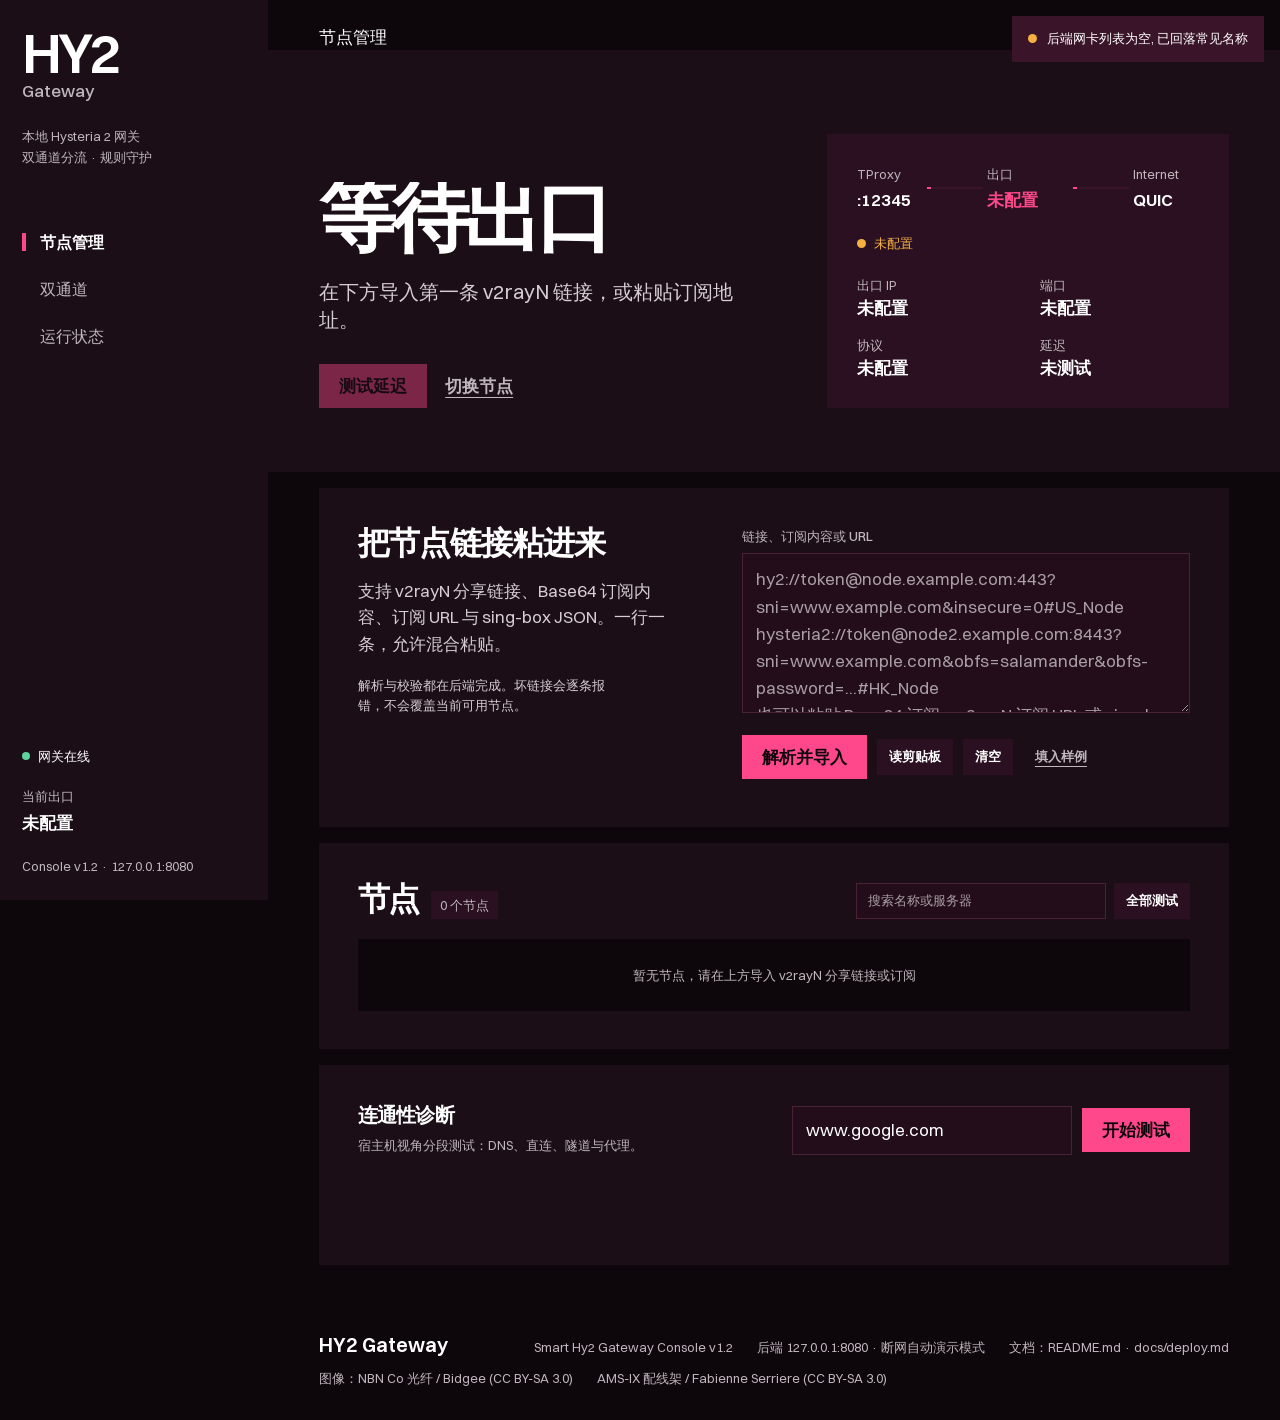
==== commit cebf86c1: "出口 IP 实测 + 内核层中国 IP 直连 + 规则集每周自动更新 - 新增 GET /api/egress: 后端自请 IP echo 实测真实出口公网 IP (代理开=隧道   出口, 关=本地" ====
--- a/web/index.html
+++ b/web/index.html
@@ -87,7 +87,7 @@
               <div class="route-readouts">
                 <div><span>出口 IP</span><strong id="route-ip">未配置</strong></div>
                 <div><span>端口</span><strong id="route-port-out">未配置</strong></div>
-                <div><span>协议</span><strong>Hysteria 2 · QUIC</strong></div>
+                <div><span>协议</span><strong id="route-proto">Hysteria 2 · QUIC</strong></div>
                 <div><span>延迟</span><strong id="route-latency">未测试</strong></div>
               </div>
             </div>
@@ -289,8 +289,8 @@
               <h1 class="status-title"><span class="dot" id="st-singbox-dot"></span><span id="st-singbox-text" class="tv big">未知</span></h1>
               <p class="route-sub" id="status-sub">sing-box 内核 · Hysteria 2 · QUIC</p>
               <div class="stage-actions">
-                <button type="button" class="btn btn-warn" onclick="manualProxySwitch('on')">手动启用代理</button>
-                <button type="button" class="btn btn-quiet" onclick="manualProxySwitch('off')">恢复直连</button>
+                <button type="button" class="btn btn-warn" id="btn-proxy-on" onclick="manualProxySwitch('on')">手动启用代理</button>
+                <button type="button" class="btn btn-quiet" id="btn-proxy-off" onclick="manualProxySwitch('off')">恢复直连</button>
               </div>
             </div>
 
--- a/web/console.css
+++ b/web/console.css
@@ -570,6 +570,9 @@
 .btn-primary:disabled:hover { background: var(--accent); }
 .btn-danger:disabled:hover { background: var(--bad); }
 .btn-quiet:disabled:hover { background: transparent; }
+/* 手动代理开关当前态: 所处状态一侧加绿色激活环 (零布局偏移) */
+.btn.is-on { box-shadow: inset 0 0 0 2px var(--ok); }
+.btn-quiet.is-on { color: var(--ok); }
 
 /* ============================================================
    Badges / semantic text
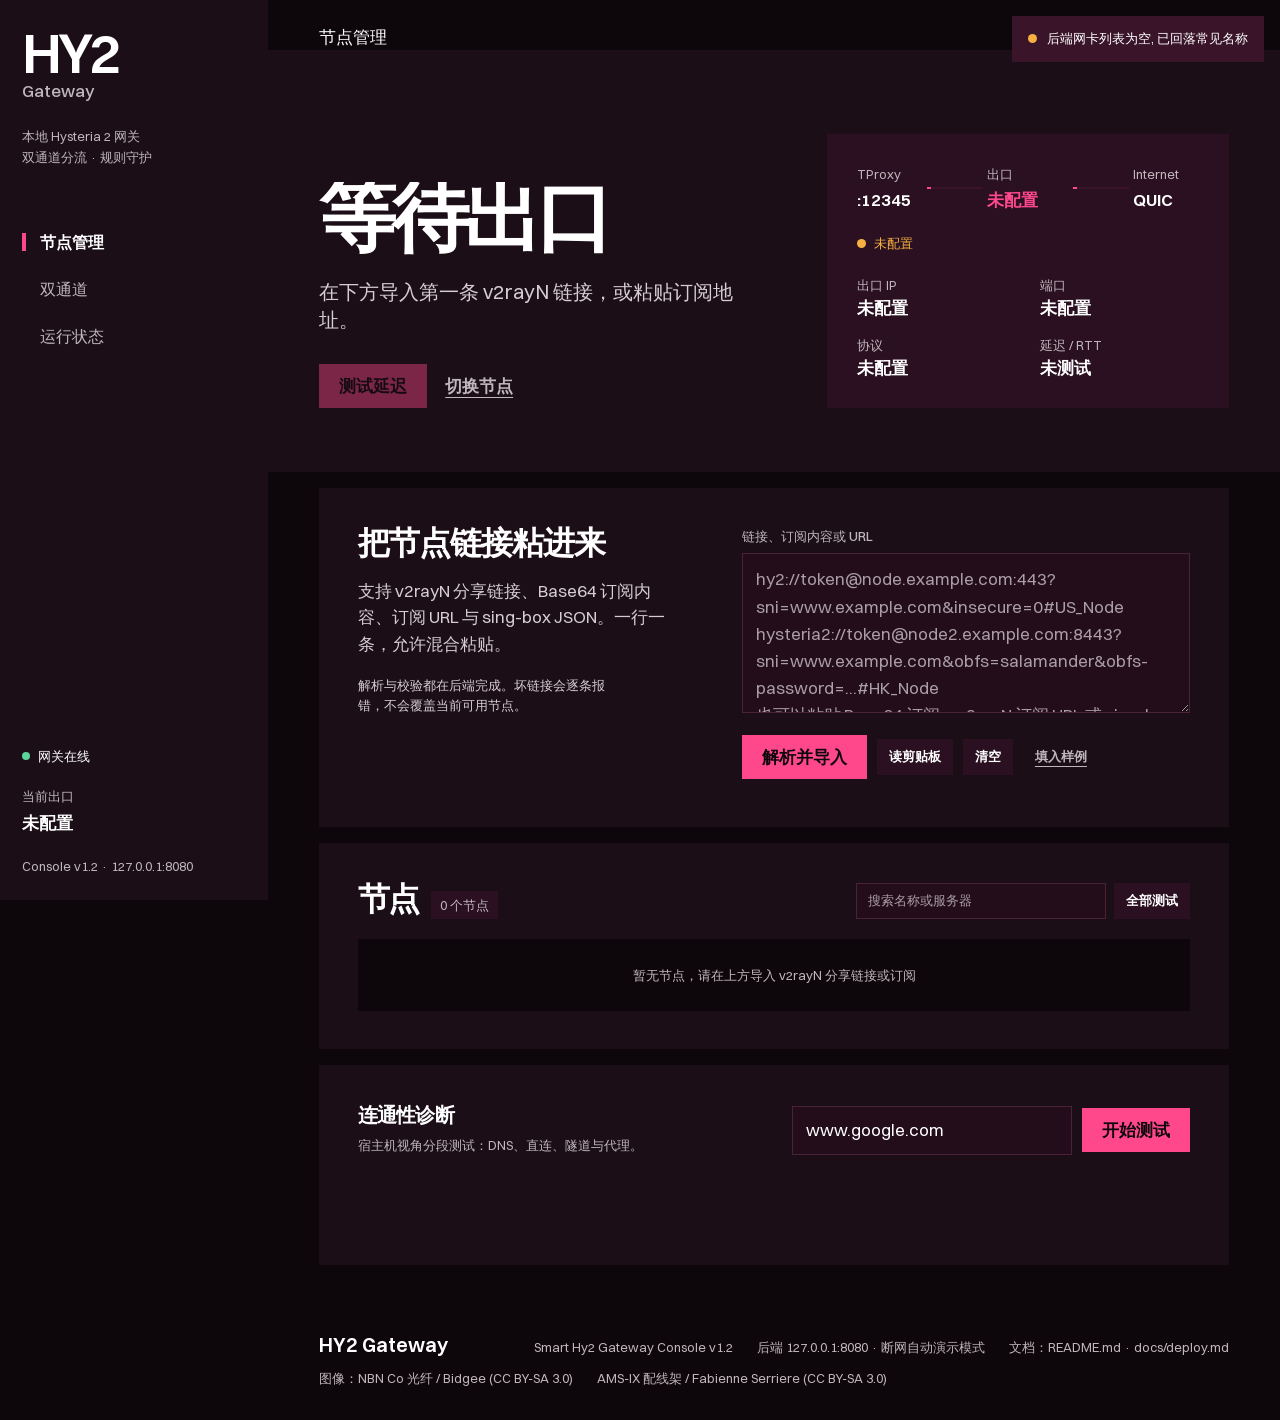
==== commit 12319cd5: "延迟测试口径修正: 单程 RTT + IP 直连目标 - 新增 _node_rtt: ICMP 优先, UID 930 TCP 兜底, 绕开 TProxy 劫持 - 延迟测试目标改为 https://" ====
--- a/web/index.html
+++ b/web/index.html
@@ -88,7 +88,7 @@
                 <div><span>出口 IP</span><strong id="route-ip">未配置</strong></div>
                 <div><span>端口</span><strong id="route-port-out">未配置</strong></div>
                 <div><span>协议</span><strong id="route-proto">Hysteria 2 · QUIC</strong></div>
-                <div><span>延迟</span><strong id="route-latency">未测试</strong></div>
+                <div><span>延迟 / RTT</span><strong id="route-latency">未测试</strong></div>
               </div>
             </div>
           </div>
--- a/web/console.css
+++ b/web/console.css
@@ -740,6 +740,8 @@
   font-variant-numeric: tabular-nums;
 }
 .node-lat-idle { color: var(--muted-2); font-weight: 500; }
+.node-lat-http { font-size: var(--step-body); font-weight: 600; line-height: 1.25; }
+.node-lat-rtt { font-size: var(--step-small); font-weight: 500; line-height: 1.3; }
 .node-lat-ok { color: var(--ok); }
 .node-lat-warn { color: var(--warn); }
 .node-lat-bad { color: var(--bad); }
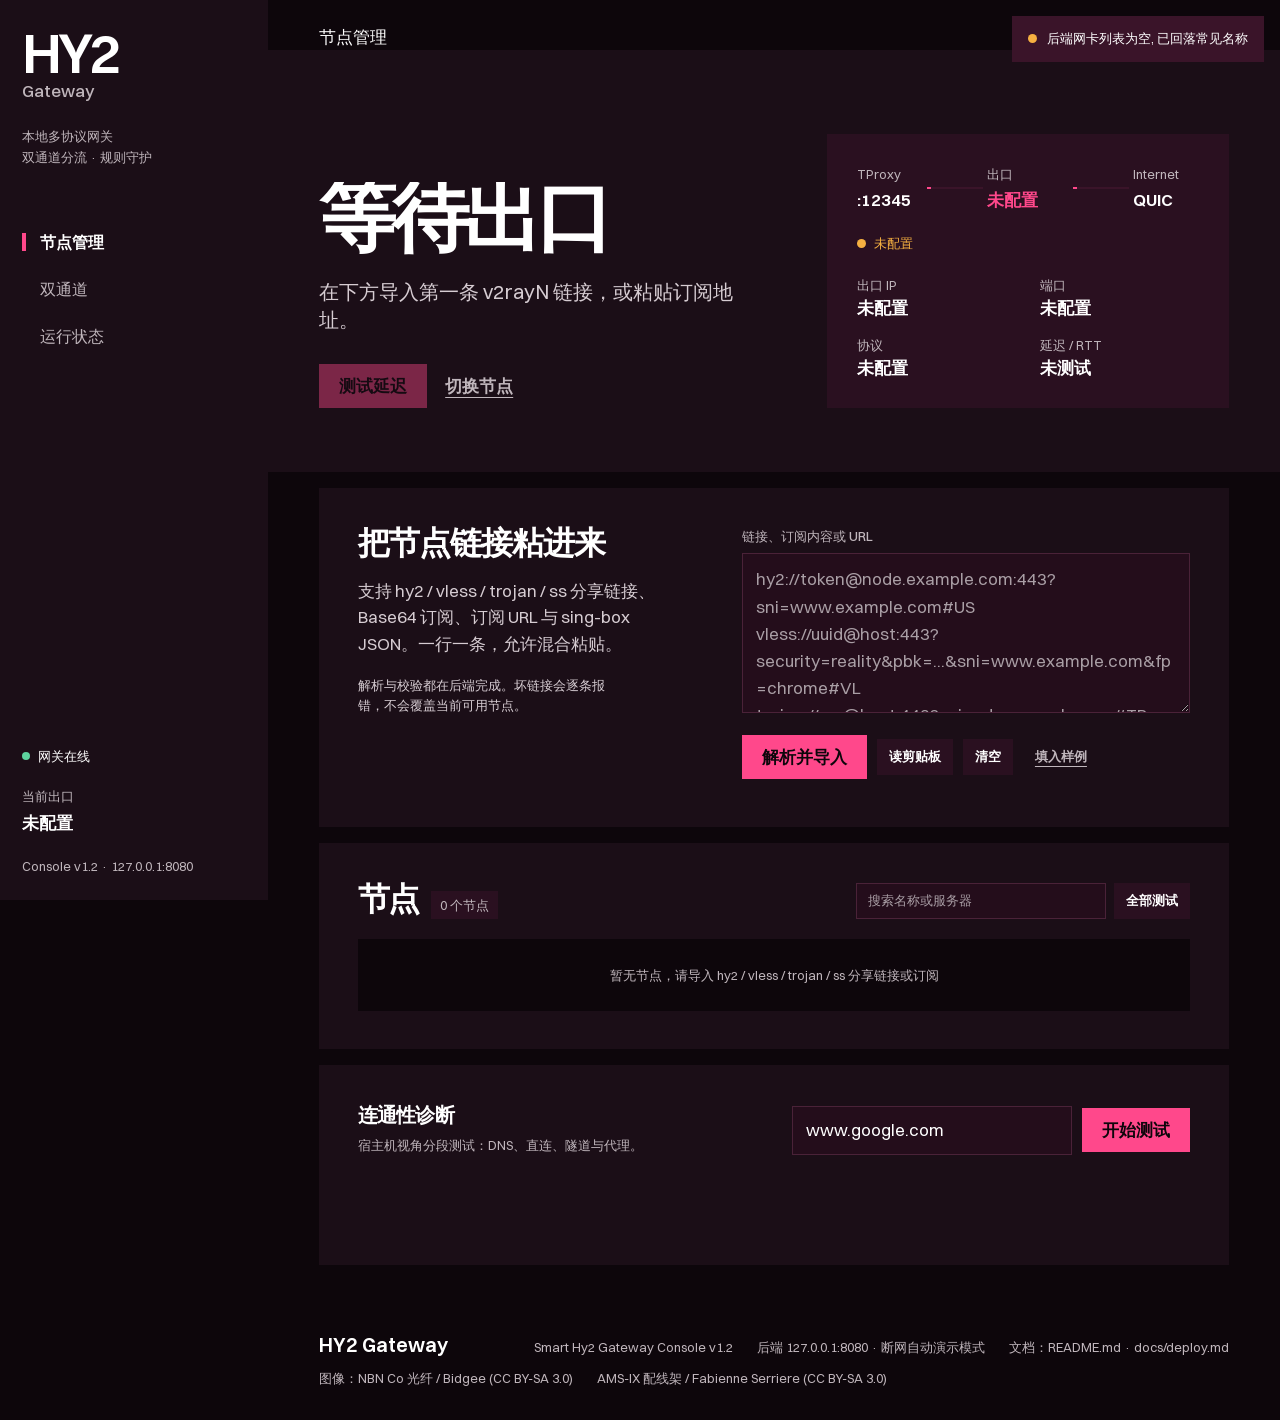
==== commit 8b02ed19: "Release 1.1: auth, role-based dual-channel, multi-protocol outbounds. Add API token auth and localho" ====
--- a/web/index.html
+++ b/web/index.html
@@ -17,6 +17,19 @@
 
   <div id="toast-hub" aria-live="polite"></div>
 
+  <div id="auth-gate" class="auth-gate" hidden>
+    <div class="auth-card" role="dialog" aria-labelledby="auth-title">
+      <h2 id="auth-title">API Token</h2>
+      <p class="muted-note">控制台 API 需要 Bearer Token。默认仅监听本机；Token 见 <code>data/api_token</code> 或安装脚本输出。</p>
+      <label class="field"><span>Token</span>
+        <input type="password" id="auth-token-input" class="input" autocomplete="current-password" spellcheck="false"></label>
+      <div class="stage-actions">
+        <button type="button" class="btn btn-primary" id="auth-save-btn">保存并连接</button>
+      </div>
+      <p id="auth-error" class="auth-error" hidden></p>
+    </div>
+  </div>
+
   <div class="shell">
 
     <!-- ================= 侧栏: 身份 / 导航 / 实况 ================= -->
@@ -25,7 +38,7 @@
         <span class="brand-mark">HY2</span>
         <span class="brand-name">Gateway</span>
       </a>
-      <p class="rail-note">本地 Hysteria 2 网关<br>双通道分流 · 规则守护</p>
+      <p class="rail-note">本地多协议网关<br>双通道分流 · 规则守护</p>
 
       <nav class="tabs" aria-label="主导航">
         <button type="button" class="tab active" id="nav-btn-node" onclick="switchTab('node')">节点管理</button>
@@ -100,13 +113,13 @@
               <div class="split">
                 <div class="split-copy">
                   <h2 id="import-title">把节点链接粘进来</h2>
-                  <p>支持 v2rayN 分享链接、Base64 订阅内容、订阅 URL 与 sing-box JSON。一行一条，允许混合粘贴。</p>
+                  <p>支持 hy2 / vless / trojan / ss 分享链接、Base64 订阅、订阅 URL 与 sing-box JSON。一行一条，允许混合粘贴。</p>
                   <p class="muted-note">解析与校验都在后端完成。坏链接会逐条报错，不会覆盖当前可用节点。</p>
                 </div>
                 <div class="split-body">
                   <label class="field" for="raw-link-input">
                     <span>链接、订阅内容或 URL</span>
-                    <textarea id="raw-link-input" class="textarea" rows="5" spellcheck="false" placeholder="hy2://token@node.example.com:443?sni=www.example.com&insecure=0#US_Node&#10;hysteria2://token@node2.example.com:8443?sni=www.example.com&obfs=salamander&obfs-password=...#HK_Node&#10;也可以粘贴 Base64 订阅、v2rayN 订阅 URL 或 sing-box JSON"></textarea>
+                    <textarea id="raw-link-input" class="textarea" rows="5" spellcheck="false" placeholder="hy2://token@node.example.com:443?sni=www.example.com#US&#10;vless://uuid@host:443?security=reality&pbk=...&sni=www.example.com&fp=chrome#VL&#10;trojan://pw@host:443?sni=cdn.example.com#TR&#10;ss://method:pass@host:8388#SS&#10;也可粘贴 Base64 订阅 / URL / sing-box JSON"></textarea>
                   </label>
                   <div class="row import-toolbar">
                     <button type="button" class="btn btn-primary" id="btn-import-nodes" onclick="importNodesFromInput()">解析并导入</button>
@@ -207,10 +220,11 @@
             </div>
             <div class="stage-copy">
               <h1>双通道分流</h1>
-              <p>有线恒直连，无线按策略走隧道。白名单是唯一例外，规则由宿主机 dispatcher 执行。</p>
-              <p class="stage-fact">有线流量不经过代理 · 无线策略 <strong id="stage-policy">白名单例外</strong></p>
+              <p>按角色选择网卡：一条恒直连，一条按策略走隧道。物理网卡与虚拟网卡均可入选。</p>
+              <p class="stage-fact">恒直连永不进隧道 · 策略通道 <strong id="stage-policy">白名单例外</strong></p>
               <div class="stage-actions">
                 <button type="button" class="btn btn-primary" onclick="jumpToChannels()">查看通道配置</button>
+                <button type="button" class="btn btn-quiet" onclick="applySuggestedVmUplinks()">采用建议 VM 映射</button>
               </div>
             </div>
           </div>
@@ -219,22 +233,22 @@
 
             <section class="tile channel channel-direct" data-ui aria-labelledby="channel-a-title">
               <div class="channel-head">
-                <h2 id="channel-a-title">有线</h2>
-                <span class="badge badge-direct">恒直连</span>
-              </div>
-              <p class="channel-lead">不过隧道，不看策略。宿主机有线流量与虚拟机 eth0（工控 / 内网）全部直连。</p>
-              <label class="field"><span>RJ45 物理网卡 (VMnet0 桥接目标)</span>
+                <h2 id="channel-a-title">恒直连</h2>
+                <span class="badge badge-direct">Direct</span>
+              </div>
+              <p class="channel-lead">该网卡入/出站在 mangle 层直接 RETURN，永不进隧道。可选以太网、Wi‑Fi 或虚拟网卡。</p>
+              <label class="field"><span>恒直连网卡</span>
                 <select id="cfg-rj45-dev" class="select"></select></label>
             </section>
 
             <section class="tile channel channel-proxy" data-ui aria-labelledby="channel-b-title">
               <div class="channel-head">
-                <h2 id="channel-b-title">无线</h2>
-                <span class="badge badge-proxy">按策略</span>
-              </div>
-              <p class="channel-lead">宿主机 Wi-Fi 流量与虚拟机 eth1（日常互联网）走此通道，由策略与白名单共同决定。</p>
+                <h2 id="channel-b-title">策略代理</h2>
+                <span class="badge badge-proxy">Managed</span>
+              </div>
+              <p class="channel-lead">该网卡按下方策略决定是否进隧道。SSID 白名单仅在所选网卡为 Wi‑Fi 时生效。</p>
               <div class="stack">
-                <label class="field"><span>Wi-Fi 网卡 (分流监听)</span>
+                <label class="field"><span>策略代理网卡</span>
                   <select id="cfg-wifi-dev" class="select"></select></label>
                 <label class="field"><span>通道策略</span>
                   <select id="cfg-wifi-policy" class="select">
@@ -249,7 +263,7 @@
               <div class="whitelist-head">
                 <div>
                   <h2 id="whitelist-title">可信 Wi-Fi</h2>
-                  <p class="muted-note">仅在「白名单例外」策略下生效。命中的 SSID 直接绕过隧道。</p>
+                  <p class="muted-note" id="whitelist-note">仅当策略通道为 Wi‑Fi 且策略为「白名单例外」时生效。</p>
                 </div>
                 <span id="policy-match-badge" class="badge badge-direct">状态待检测</span>
               </div>
@@ -257,6 +271,22 @@
               <div class="row whitelist-add">
                 <input type="text" id="input-add-ssid" class="input" placeholder="输入可信 Wi-Fi 的 SSID，例如 Home_Gigabit_5G" aria-label="新增白名单 SSID">
                 <button type="button" class="btn btn-primary" onclick="addWhitelistSsid()">加入白名单</button>
+              </div>
+            </section>
+
+            <section class="tile advanced-panel" data-ui aria-labelledby="vm-uplink-title">
+              <div class="advanced-head">
+                <div>
+                  <h2 id="vm-uplink-title">虚拟机上网映射</h2>
+                  <p class="muted-note">将 VMware 虚拟网卡绑定到恒直连或策略通道，避免手工对照桥接关系。</p>
+                </div>
+              </div>
+              <div class="stack">
+                <label class="field"><span>策略通道 VM 网卡 (兼容旧 vmnet_iface)</span>
+                  <select id="cfg-vmnet-dev" class="select"></select></label>
+                <label class="field"><span>VM 网段 (CIDR)</span>
+                  <input type="text" id="cfg-vmnet-subnet" class="input" value="192.168.100.0/24"></label>
+                <p id="vm-suggest-note" class="muted-note"></p>
               </div>
             </section>
 
--- a/web/console.css
+++ b/web/console.css
@@ -1107,3 +1107,32 @@
   .node-list-title { width: 100%; }
   .nettest-tools .btn { flex: 1 1 auto; }
 }
+
+/* ---- API Token 门禁 ---- */
+.auth-gate {
+  position: fixed;
+  inset: 0;
+  z-index: 1000;
+  display: grid;
+  place-items: center;
+  background: rgba(8, 4, 10, 0.82);
+  backdrop-filter: blur(6px);
+}
+.auth-gate[hidden] { display: none !important; }
+.auth-card {
+  width: min(420px, 92vw);
+  padding: 28px 24px;
+  border: 1px solid rgba(255, 255, 255, 0.08);
+  background: #160e16;
+  box-shadow: 0 24px 60px rgba(0, 0, 0, 0.45);
+}
+.auth-card h2 {
+  margin: 0 0 8px;
+  font-size: 1.25rem;
+  font-weight: 600;
+}
+.auth-error {
+  margin-top: 12px;
+  color: #f0a0a0;
+  font-size: 0.9rem;
+}
